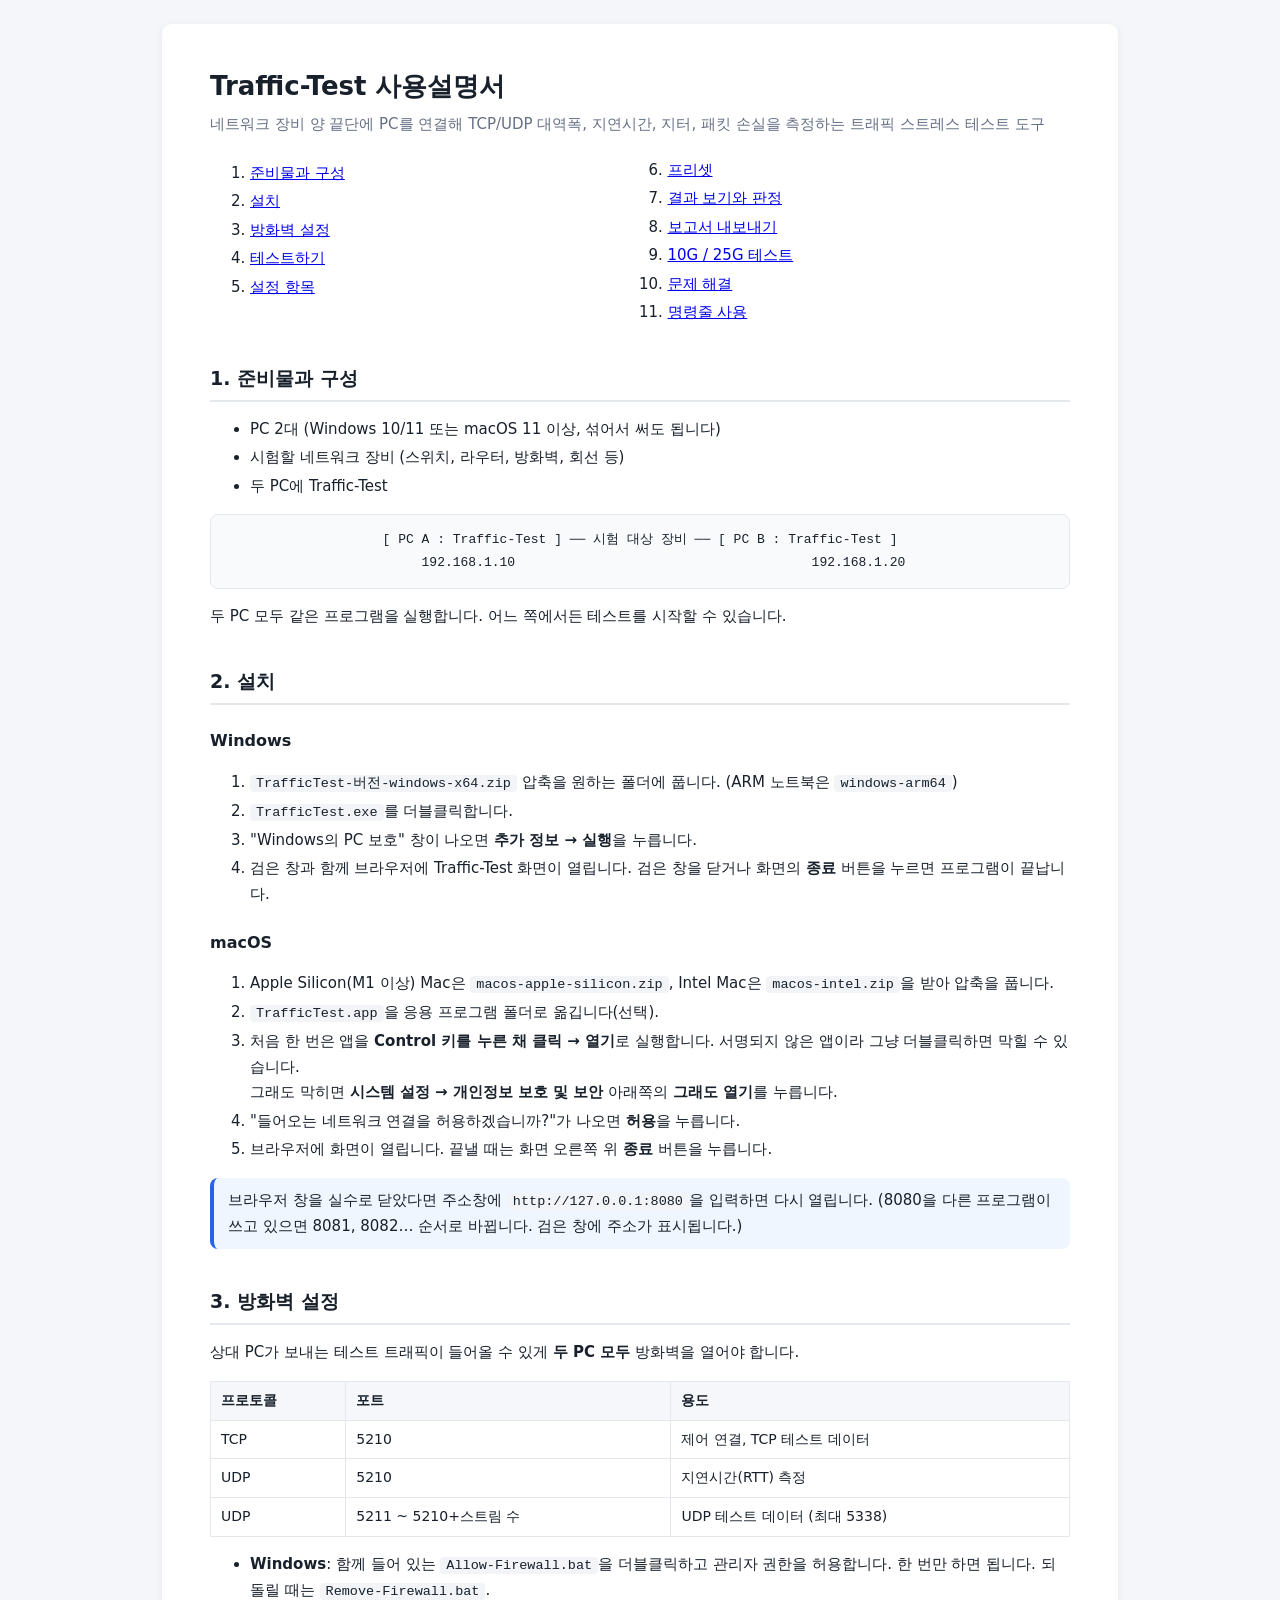
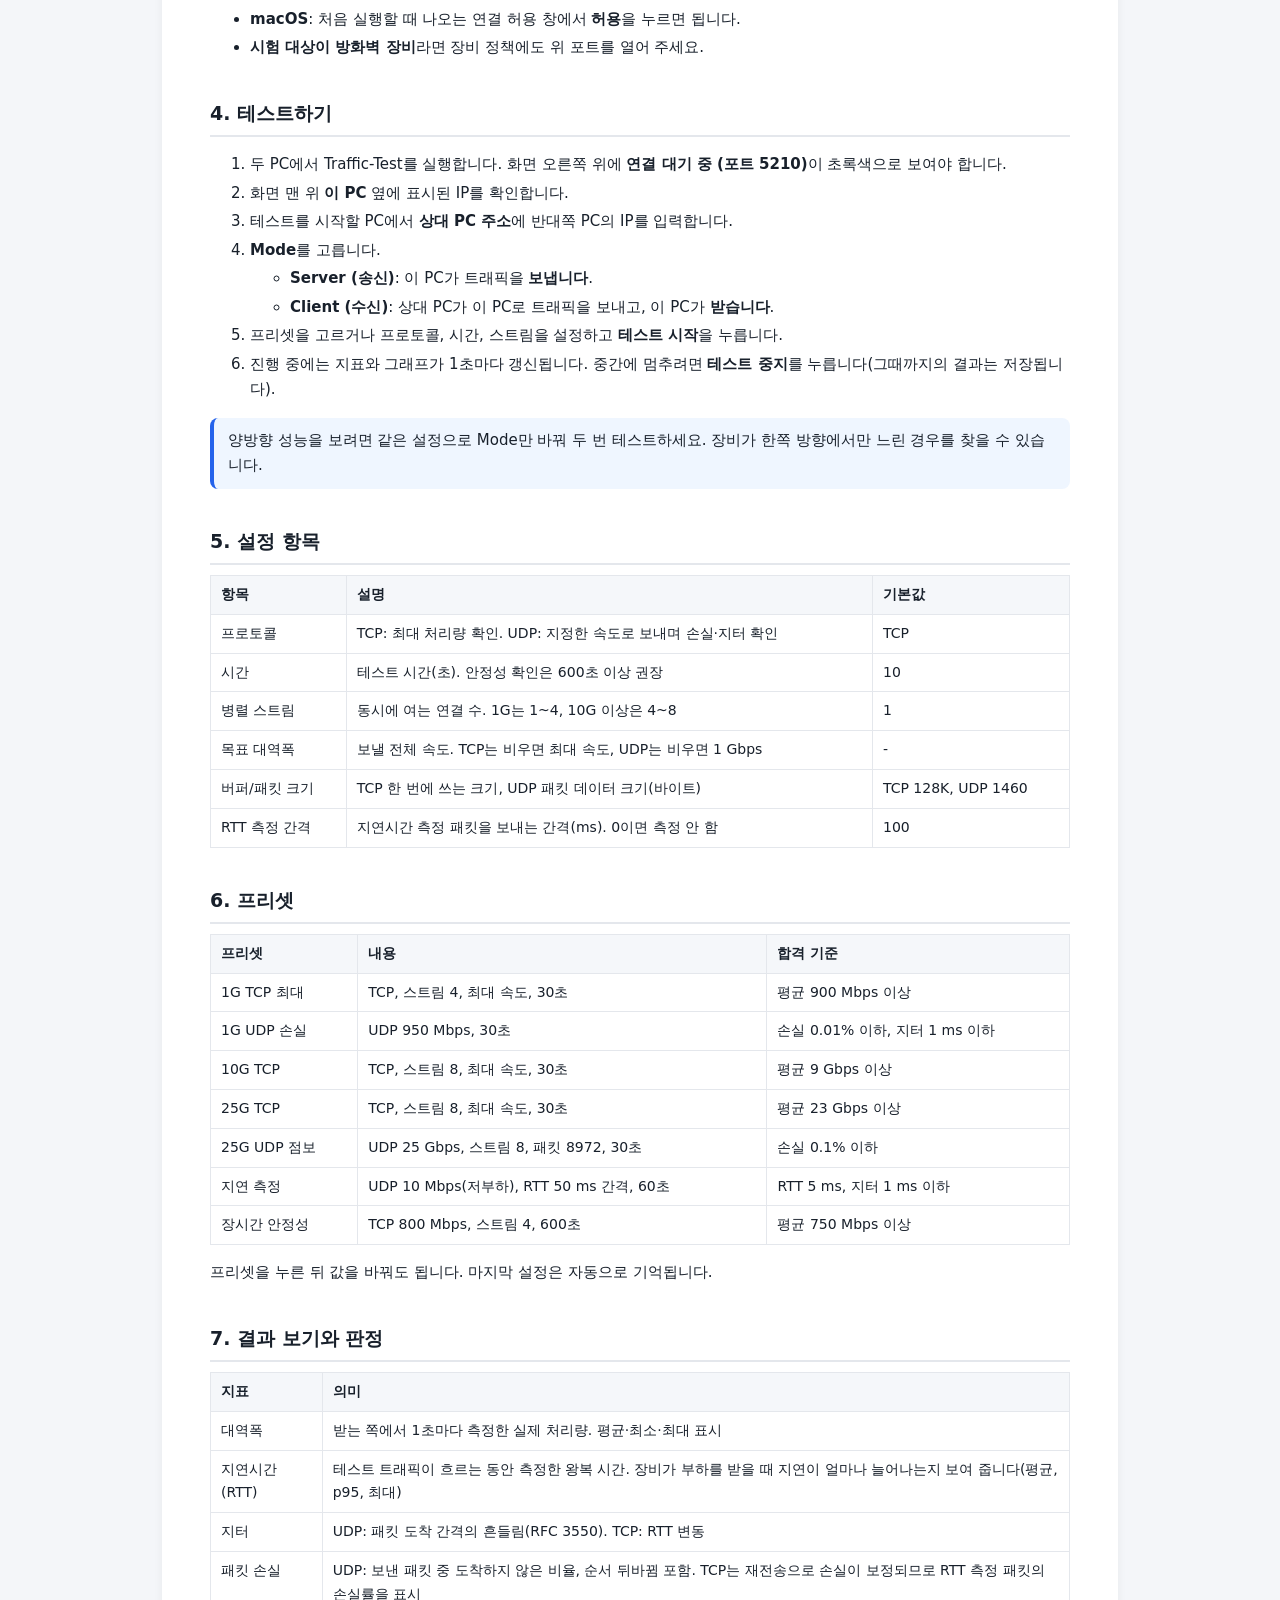
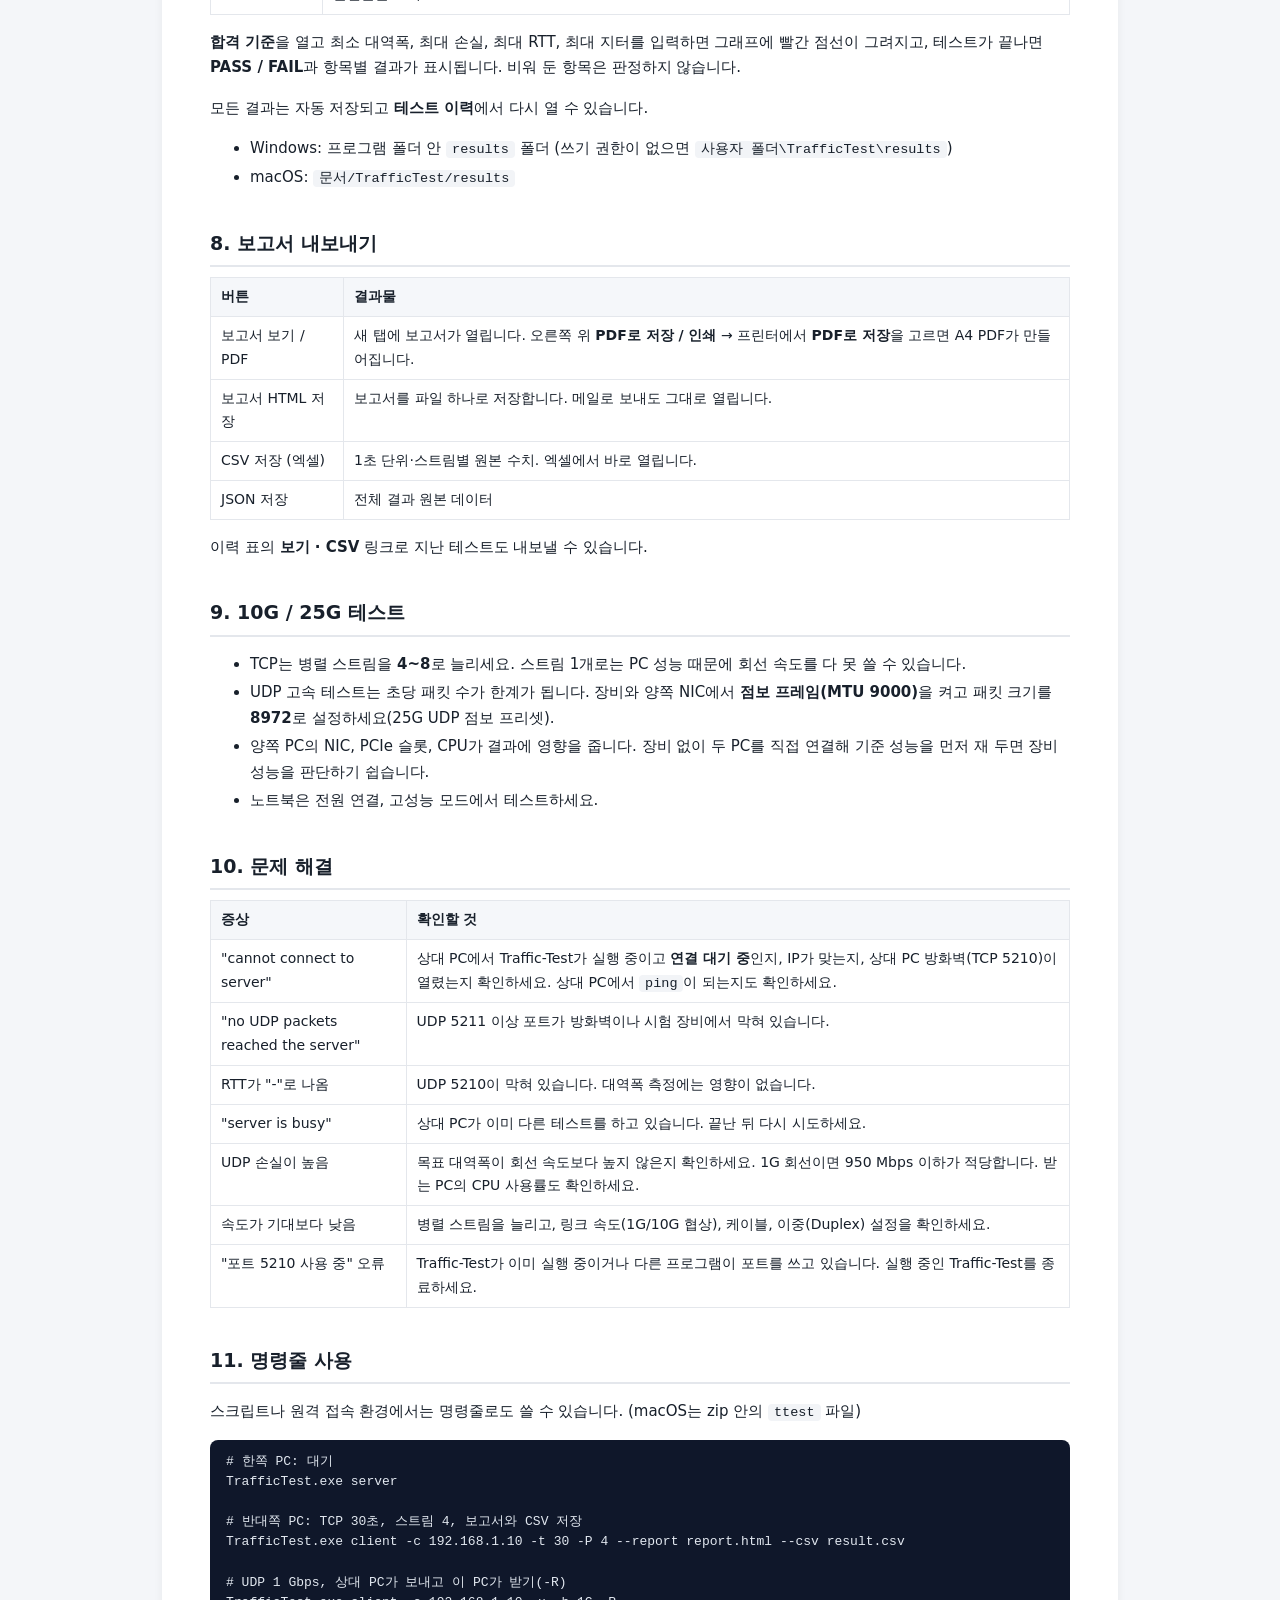
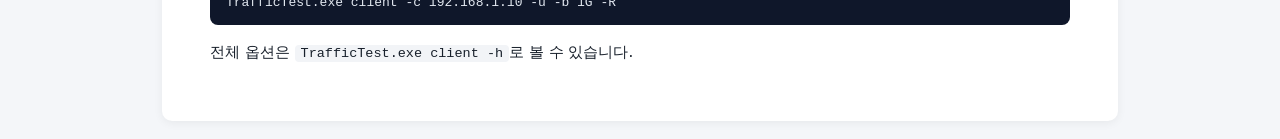
==== packaging/UserGuide.html @ 8c2f2256 "Package for Windows and macOS (step 4) Release zips for Windows x64/arm64 (icon, version info, firew" ====
<!doctype html>
<html lang="ko">
<head>
<meta charset="utf-8">
<meta name="viewport" content="width=device-width, initial-scale=1">
<title>Traffic-Test 사용설명서</title>
<style>
  body { margin: 0; background: #f4f6f9; color: #18202b; font: 15px/1.7 "Segoe UI", "Malgun Gothic", "Apple SD Gothic Neo", system-ui, sans-serif; }
  .doc { max-width: 860px; margin: 24px auto; background: #fff; padding: 40px 48px; border-radius: 10px; box-shadow: 0 2px 10px rgba(0,0,0,.06); }
  h1 { font-size: 26px; margin: 0 0 4px; }
  h2 { font-size: 19px; margin: 36px 0 10px; padding-bottom: 6px; border-bottom: 2px solid #e4e7ec; }
  h3 { font-size: 16px; margin: 22px 0 6px; }
  .sub { color: #667085; margin: 0 0 20px; }
  code, kbd { font-family: Consolas, Menlo, monospace; background: #f2f4f7; padding: 1px 6px; border-radius: 4px; font-size: 13.5px; }
  pre { background: #0f172a; color: #e2e8f0; padding: 12px 16px; border-radius: 8px; overflow-x: auto; font-size: 13px; line-height: 1.55; }
  table { width: 100%; border-collapse: collapse; margin: 8px 0 14px; font-size: 14px; }
  th, td { border: 1px solid #e4e7ec; padding: 7px 10px; text-align: left; vertical-align: top; }
  th { background: #f5f7fa; font-weight: 600; }
  .tip, .warn { padding: 10px 14px; border-radius: 8px; margin: 12px 0; }
  .tip { background: #eff6ff; border-left: 4px solid #2563eb; }
  .warn { background: #fffbeb; border-left: 4px solid #d97706; }
  ol li, ul li { margin: 3px 0; }
  .diagram { font-family: Consolas, Menlo, monospace; background: #f8fafc; border: 1px solid #e4e7ec; border-radius: 8px; padding: 14px; text-align: center; white-space: pre; overflow-x: auto; font-size: 13px; }
  nav ol { columns: 2; }
  @media (max-width: 700px) { .doc { padding: 22px 16px; margin: 0; border-radius: 0; } nav ol { columns: 1; } }
  @media print { body { background: #fff; } .doc { box-shadow: none; margin: 0; padding: 0; max-width: none; } h2 { break-after: avoid; } pre, table { break-inside: avoid; } }
</style>
</head>
<body>
<div class="doc">
<h1>Traffic-Test 사용설명서</h1>
<p class="sub">네트워크 장비 양 끝단에 PC를 연결해 TCP/UDP 대역폭, 지연시간, 지터, 패킷 손실을 측정하는 트래픽 스트레스 테스트 도구</p>

<nav><ol>
  <li><a href="#prepare">준비물과 구성</a></li>
  <li><a href="#install">설치</a></li>
  <li><a href="#firewall">방화벽 설정</a></li>
  <li><a href="#run">테스트하기</a></li>
  <li><a href="#settings">설정 항목</a></li>
  <li><a href="#presets">프리셋</a></li>
  <li><a href="#results">결과 보기와 판정</a></li>
  <li><a href="#reports">보고서 내보내기</a></li>
  <li><a href="#highspeed">10G / 25G 테스트</a></li>
  <li><a href="#trouble">문제 해결</a></li>
  <li><a href="#cli">명령줄 사용</a></li>
</ol></nav>

<h2 id="prepare">1. 준비물과 구성</h2>
<ul>
  <li>PC 2대 (Windows 10/11 또는 macOS 11 이상, 섞어서 써도 됩니다)</li>
  <li>시험할 네트워크 장비 (스위치, 라우터, 방화벽, 회선 등)</li>
  <li>두 PC에 Traffic-Test</li>
</ul>
<div class="diagram">[ PC A : Traffic-Test ] ── 시험 대상 장비 ── [ PC B : Traffic-Test ]
      192.168.1.10                                      192.168.1.20</div>
<p>두 PC 모두 같은 프로그램을 실행합니다. 어느 쪽에서든 테스트를 시작할 수 있습니다.</p>

<h2 id="install">2. 설치</h2>
<h3>Windows</h3>
<ol>
  <li><code>TrafficTest-버전-windows-x64.zip</code> 압축을 원하는 폴더에 풉니다. (ARM 노트북은 <code>windows-arm64</code>)</li>
  <li><code>TrafficTest.exe</code>를 더블클릭합니다.</li>
  <li>"Windows의 PC 보호" 창이 나오면 <b>추가 정보 → 실행</b>을 누릅니다.</li>
  <li>검은 창과 함께 브라우저에 Traffic-Test 화면이 열립니다. 검은 창을 닫거나 화면의 <b>종료</b> 버튼을 누르면 프로그램이 끝납니다.</li>
</ol>
<h3>macOS</h3>
<ol>
  <li>Apple Silicon(M1 이상) Mac은 <code>macos-apple-silicon.zip</code>, Intel Mac은 <code>macos-intel.zip</code>을 받아 압축을 풉니다.</li>
  <li><code>TrafficTest.app</code>을 응용 프로그램 폴더로 옮깁니다(선택).</li>
  <li>처음 한 번은 앱을 <b>Control 키를 누른 채 클릭 → 열기</b>로 실행합니다. 서명되지 않은 앱이라 그냥 더블클릭하면 막힐 수 있습니다.
    <br>그래도 막히면 <b>시스템 설정 → 개인정보 보호 및 보안</b> 아래쪽의 <b>그래도 열기</b>를 누릅니다.</li>
  <li>"들어오는 네트워크 연결을 허용하겠습니까?"가 나오면 <b>허용</b>을 누릅니다.</li>
  <li>브라우저에 화면이 열립니다. 끝낼 때는 화면 오른쪽 위 <b>종료</b> 버튼을 누릅니다.</li>
</ol>
<div class="tip">브라우저 창을 실수로 닫았다면 주소창에 <code>http://127.0.0.1:8080</code>을 입력하면 다시 열립니다. (8080을 다른 프로그램이 쓰고 있으면 8081, 8082… 순서로 바뀝니다. 검은 창에 주소가 표시됩니다.)</div>

<h2 id="firewall">3. 방화벽 설정</h2>
<p>상대 PC가 보내는 테스트 트래픽이 들어올 수 있게 <b>두 PC 모두</b> 방화벽을 열어야 합니다.</p>
<table>
  <tr><th>프로토콜</th><th>포트</th><th>용도</th></tr>
  <tr><td>TCP</td><td>5210</td><td>제어 연결, TCP 테스트 데이터</td></tr>
  <tr><td>UDP</td><td>5210</td><td>지연시간(RTT) 측정</td></tr>
  <tr><td>UDP</td><td>5211 ~ 5210+스트림 수</td><td>UDP 테스트 데이터 (최대 5338)</td></tr>
</table>
<ul>
  <li><b>Windows</b>: 함께 들어 있는 <code>Allow-Firewall.bat</code>을 더블클릭하고 관리자 권한을 허용합니다. 한 번만 하면 됩니다. 되돌릴 때는 <code>Remove-Firewall.bat</code>.</li>
  <li><b>macOS</b>: 처음 실행할 때 나오는 연결 허용 창에서 <b>허용</b>을 누르면 됩니다.</li>
  <li><b>시험 대상이 방화벽 장비</b>라면 장비 정책에도 위 포트를 열어 주세요.</li>
</ul>

<h2 id="run">4. 테스트하기</h2>
<ol>
  <li>두 PC에서 Traffic-Test를 실행합니다. 화면 오른쪽 위에 <b>연결 대기 중 (포트 5210)</b>이 초록색으로 보여야 합니다.</li>
  <li>화면 맨 위 <b>이 PC</b> 옆에 표시된 IP를 확인합니다.</li>
  <li>테스트를 시작할 PC에서 <b>상대 PC 주소</b>에 반대쪽 PC의 IP를 입력합니다.</li>
  <li><b>Mode</b>를 고릅니다.
    <ul>
      <li><b>Server (송신)</b>: 이 PC가 트래픽을 <b>보냅니다</b>.</li>
      <li><b>Client (수신)</b>: 상대 PC가 이 PC로 트래픽을 보내고, 이 PC가 <b>받습니다</b>.</li>
    </ul>
  </li>
  <li>프리셋을 고르거나 프로토콜, 시간, 스트림을 설정하고 <b>테스트 시작</b>을 누릅니다.</li>
  <li>진행 중에는 지표와 그래프가 1초마다 갱신됩니다. 중간에 멈추려면 <b>테스트 중지</b>를 누릅니다(그때까지의 결과는 저장됩니다).</li>
</ol>
<div class="tip">양방향 성능을 보려면 같은 설정으로 Mode만 바꿔 두 번 테스트하세요. 장비가 한쪽 방향에서만 느린 경우를 찾을 수 있습니다.</div>

<h2 id="settings">5. 설정 항목</h2>
<table>
  <tr><th>항목</th><th>설명</th><th>기본값</th></tr>
  <tr><td>프로토콜</td><td>TCP: 최대 처리량 확인. UDP: 지정한 속도로 보내며 손실·지터 확인</td><td>TCP</td></tr>
  <tr><td>시간</td><td>테스트 시간(초). 안정성 확인은 600초 이상 권장</td><td>10</td></tr>
  <tr><td>병렬 스트림</td><td>동시에 여는 연결 수. 1G는 1~4, 10G 이상은 4~8</td><td>1</td></tr>
  <tr><td>목표 대역폭</td><td>보낼 전체 속도. TCP는 비우면 최대 속도, UDP는 비우면 1 Gbps</td><td>-</td></tr>
  <tr><td>버퍼/패킷 크기</td><td>TCP 한 번에 쓰는 크기, UDP 패킷 데이터 크기(바이트)</td><td>TCP 128K, UDP 1460</td></tr>
  <tr><td>RTT 측정 간격</td><td>지연시간 측정 패킷을 보내는 간격(ms). 0이면 측정 안 함</td><td>100</td></tr>
</table>

<h2 id="presets">6. 프리셋</h2>
<table>
  <tr><th>프리셋</th><th>내용</th><th>합격 기준</th></tr>
  <tr><td>1G TCP 최대</td><td>TCP, 스트림 4, 최대 속도, 30초</td><td>평균 900 Mbps 이상</td></tr>
  <tr><td>1G UDP 손실</td><td>UDP 950 Mbps, 30초</td><td>손실 0.01% 이하, 지터 1 ms 이하</td></tr>
  <tr><td>10G TCP</td><td>TCP, 스트림 8, 최대 속도, 30초</td><td>평균 9 Gbps 이상</td></tr>
  <tr><td>25G TCP</td><td>TCP, 스트림 8, 최대 속도, 30초</td><td>평균 23 Gbps 이상</td></tr>
  <tr><td>25G UDP 점보</td><td>UDP 25 Gbps, 스트림 8, 패킷 8972, 30초</td><td>손실 0.1% 이하</td></tr>
  <tr><td>지연 측정</td><td>UDP 10 Mbps(저부하), RTT 50 ms 간격, 60초</td><td>RTT 5 ms, 지터 1 ms 이하</td></tr>
  <tr><td>장시간 안정성</td><td>TCP 800 Mbps, 스트림 4, 600초</td><td>평균 750 Mbps 이상</td></tr>
</table>
<p>프리셋을 누른 뒤 값을 바꿔도 됩니다. 마지막 설정은 자동으로 기억됩니다.</p>

<h2 id="results">7. 결과 보기와 판정</h2>
<table>
  <tr><th>지표</th><th>의미</th></tr>
  <tr><td>대역폭</td><td>받는 쪽에서 1초마다 측정한 실제 처리량. 평균·최소·최대 표시</td></tr>
  <tr><td>지연시간 (RTT)</td><td>테스트 트래픽이 흐르는 동안 측정한 왕복 시간. 장비가 부하를 받을 때 지연이 얼마나 늘어나는지 보여 줍니다(평균, p95, 최대)</td></tr>
  <tr><td>지터</td><td>UDP: 패킷 도착 간격의 흔들림(RFC 3550). TCP: RTT 변동</td></tr>
  <tr><td>패킷 손실</td><td>UDP: 보낸 패킷 중 도착하지 않은 비율, 순서 뒤바뀜 포함. TCP는 재전송으로 손실이 보정되므로 RTT 측정 패킷의 손실률을 표시</td></tr>
</table>
<p><b>합격 기준</b>을 열고 최소 대역폭, 최대 손실, 최대 RTT, 최대 지터를 입력하면 그래프에 빨간 점선이 그려지고, 테스트가 끝나면 <b>PASS / FAIL</b>과 항목별 결과가 표시됩니다. 비워 둔 항목은 판정하지 않습니다.</p>
<p>모든 결과는 자동 저장되고 <b>테스트 이력</b>에서 다시 열 수 있습니다.</p>
<ul>
  <li>Windows: 프로그램 폴더 안 <code>results</code> 폴더 (쓰기 권한이 없으면 <code>사용자 폴더\TrafficTest\results</code>)</li>
  <li>macOS: <code>문서/TrafficTest/results</code></li>
</ul>

<h2 id="reports">8. 보고서 내보내기</h2>
<table>
  <tr><th>버튼</th><th>결과물</th></tr>
  <tr><td>보고서 보기 / PDF</td><td>새 탭에 보고서가 열립니다. 오른쪽 위 <b>PDF로 저장 / 인쇄</b> → 프린터에서 <b>PDF로 저장</b>을 고르면 A4 PDF가 만들어집니다.</td></tr>
  <tr><td>보고서 HTML 저장</td><td>보고서를 파일 하나로 저장합니다. 메일로 보내도 그대로 열립니다.</td></tr>
  <tr><td>CSV 저장 (엑셀)</td><td>1초 단위·스트림별 원본 수치. 엑셀에서 바로 열립니다.</td></tr>
  <tr><td>JSON 저장</td><td>전체 결과 원본 데이터</td></tr>
</table>
<p>이력 표의 <b>보기 · CSV</b> 링크로 지난 테스트도 내보낼 수 있습니다.</p>

<h2 id="highspeed">9. 10G / 25G 테스트</h2>
<ul>
  <li>TCP는 병렬 스트림을 <b>4~8</b>로 늘리세요. 스트림 1개로는 PC 성능 때문에 회선 속도를 다 못 쓸 수 있습니다.</li>
  <li>UDP 고속 테스트는 초당 패킷 수가 한계가 됩니다. 장비와 양쪽 NIC에서 <b>점보 프레임(MTU 9000)</b>을 켜고 패킷 크기를 <b>8972</b>로 설정하세요(25G UDP 점보 프리셋).</li>
  <li>양쪽 PC의 NIC, PCIe 슬롯, CPU가 결과에 영향을 줍니다. 장비 없이 두 PC를 직접 연결해 기준 성능을 먼저 재 두면 장비 성능을 판단하기 쉽습니다.</li>
  <li>노트북은 전원 연결, 고성능 모드에서 테스트하세요.</li>
</ul>

<h2 id="trouble">10. 문제 해결</h2>
<table>
  <tr><th>증상</th><th>확인할 것</th></tr>
  <tr><td>"cannot connect to server"</td><td>상대 PC에서 Traffic-Test가 실행 중이고 <b>연결 대기 중</b>인지, IP가 맞는지, 상대 PC 방화벽(TCP 5210)이 열렸는지 확인하세요. 상대 PC에서 <code>ping</code>이 되는지도 확인하세요.</td></tr>
  <tr><td>"no UDP packets reached the server"</td><td>UDP 5211 이상 포트가 방화벽이나 시험 장비에서 막혀 있습니다.</td></tr>
  <tr><td>RTT가 "-"로 나옴</td><td>UDP 5210이 막혀 있습니다. 대역폭 측정에는 영향이 없습니다.</td></tr>
  <tr><td>"server is busy"</td><td>상대 PC가 이미 다른 테스트를 하고 있습니다. 끝난 뒤 다시 시도하세요.</td></tr>
  <tr><td>UDP 손실이 높음</td><td>목표 대역폭이 회선 속도보다 높지 않은지 확인하세요. 1G 회선이면 950 Mbps 이하가 적당합니다. 받는 PC의 CPU 사용률도 확인하세요.</td></tr>
  <tr><td>속도가 기대보다 낮음</td><td>병렬 스트림을 늘리고, 링크 속도(1G/10G 협상), 케이블, 이중(Duplex) 설정을 확인하세요.</td></tr>
  <tr><td>"포트 5210 사용 중" 오류</td><td>Traffic-Test가 이미 실행 중이거나 다른 프로그램이 포트를 쓰고 있습니다. 실행 중인 Traffic-Test를 종료하세요.</td></tr>
</table>

<h2 id="cli">11. 명령줄 사용</h2>
<p>스크립트나 원격 접속 환경에서는 명령줄로도 쓸 수 있습니다. (macOS는 zip 안의 <code>ttest</code> 파일)</p>
<pre># 한쪽 PC: 대기
TrafficTest.exe server

# 반대쪽 PC: TCP 30초, 스트림 4, 보고서와 CSV 저장
TrafficTest.exe client -c 192.168.1.10 -t 30 -P 4 --report report.html --csv result.csv

# UDP 1 Gbps, 상대 PC가 보내고 이 PC가 받기(-R)
TrafficTest.exe client -c 192.168.1.10 -u -b 1G -R</pre>
<p>전체 옵션은 <code>TrafficTest.exe client -h</code>로 볼 수 있습니다.</p>
</div>
</body>
</html>
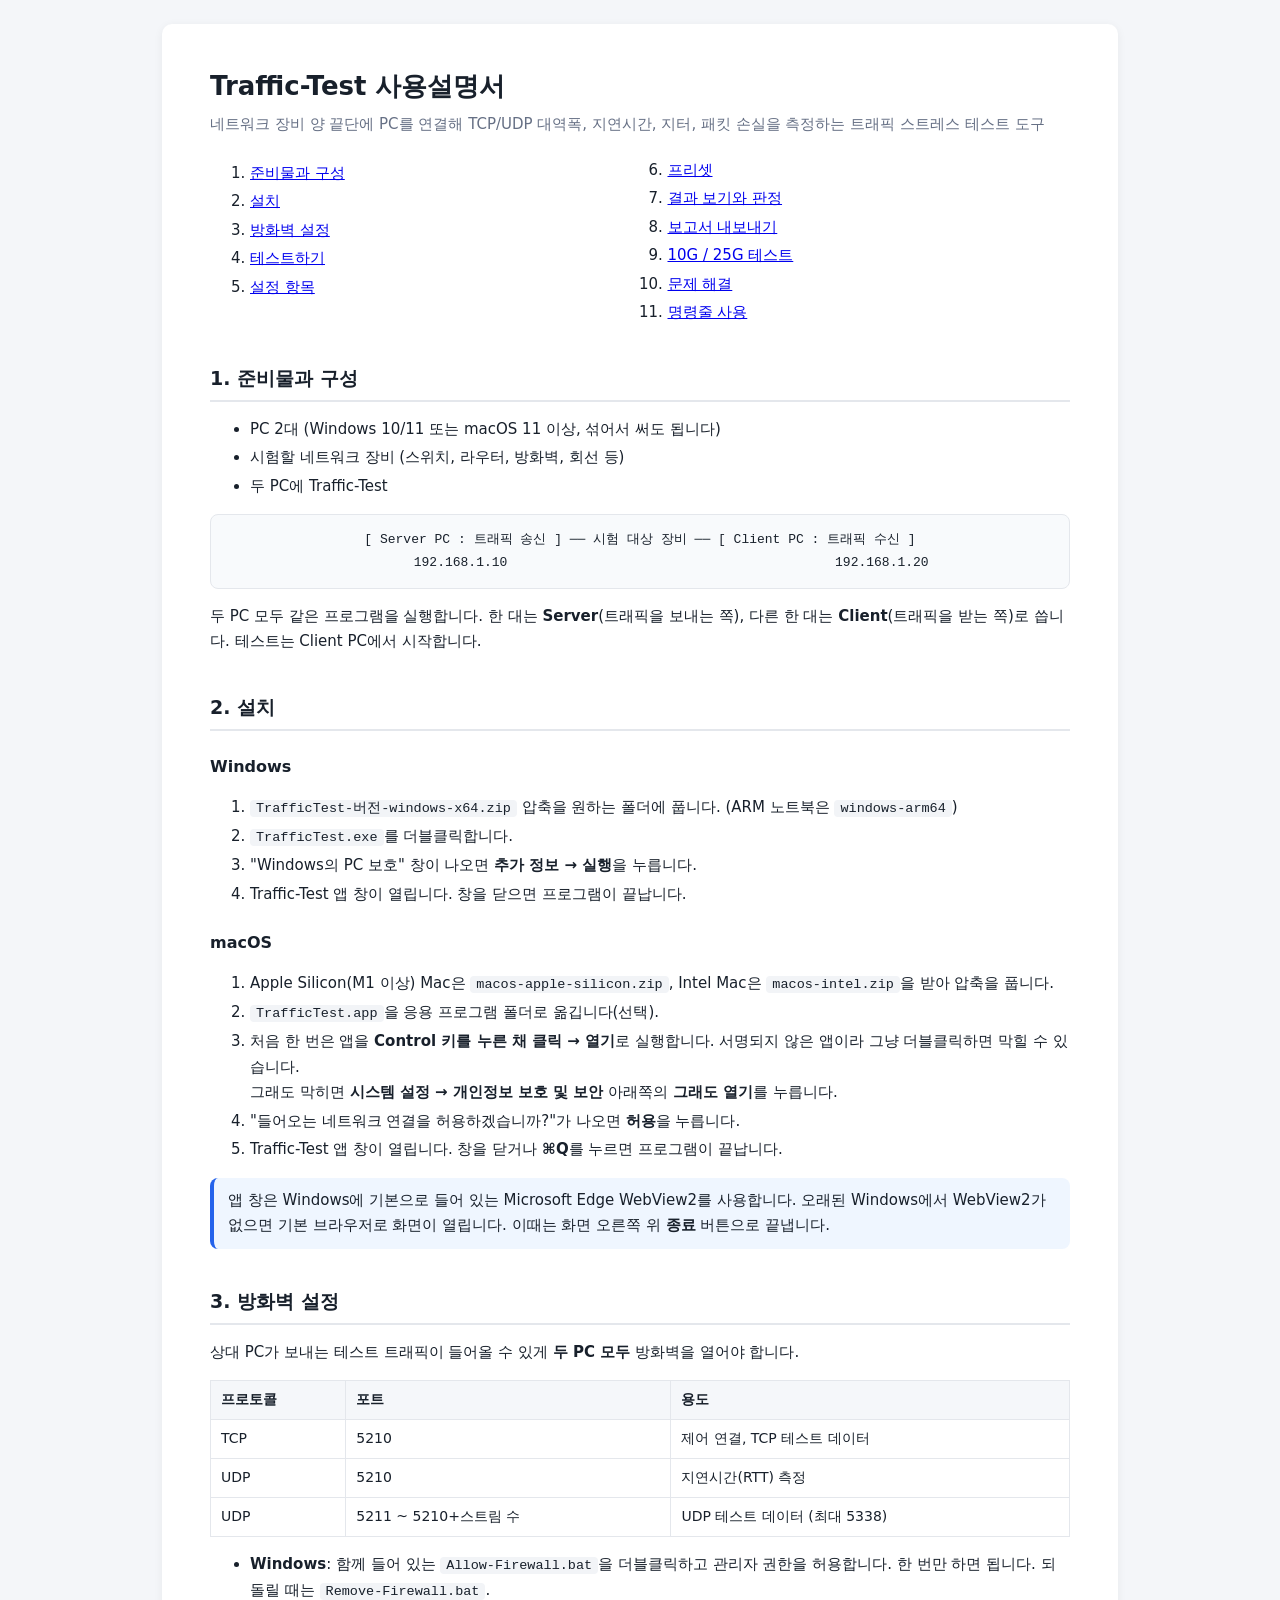
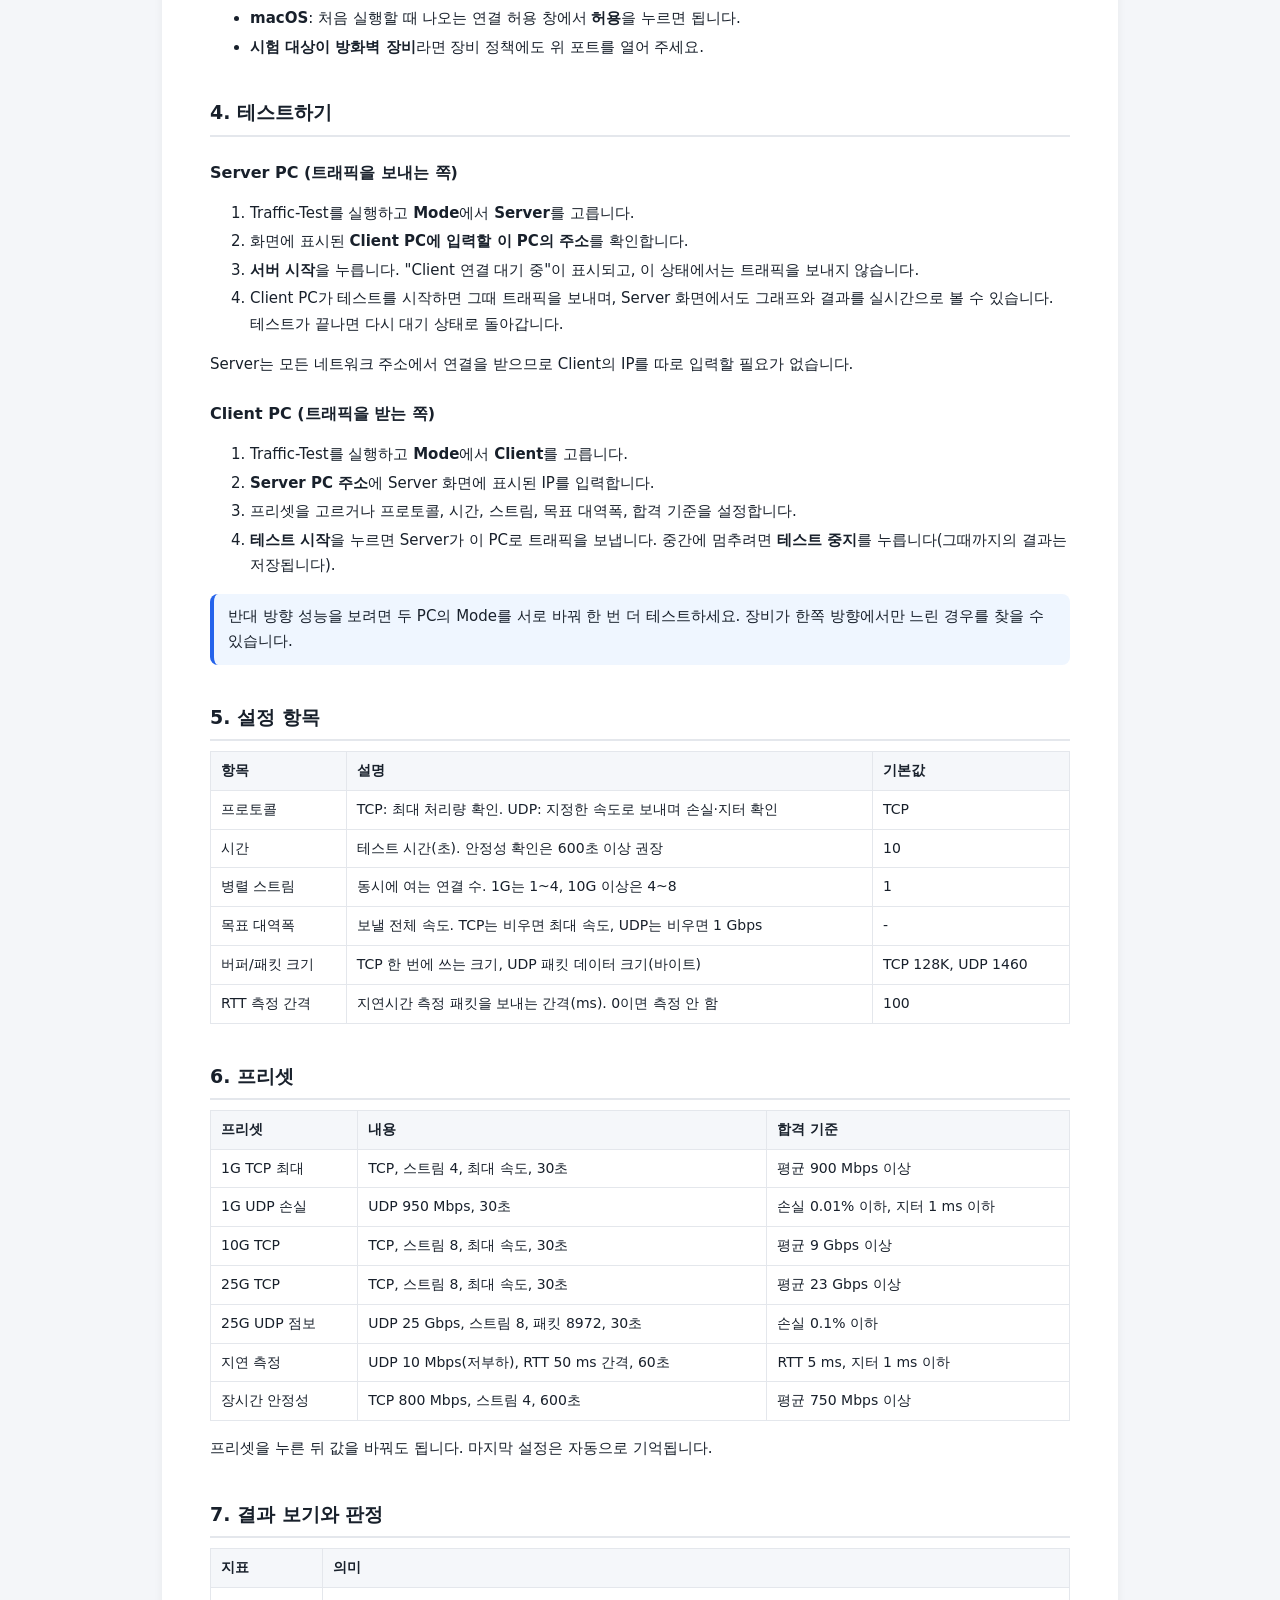
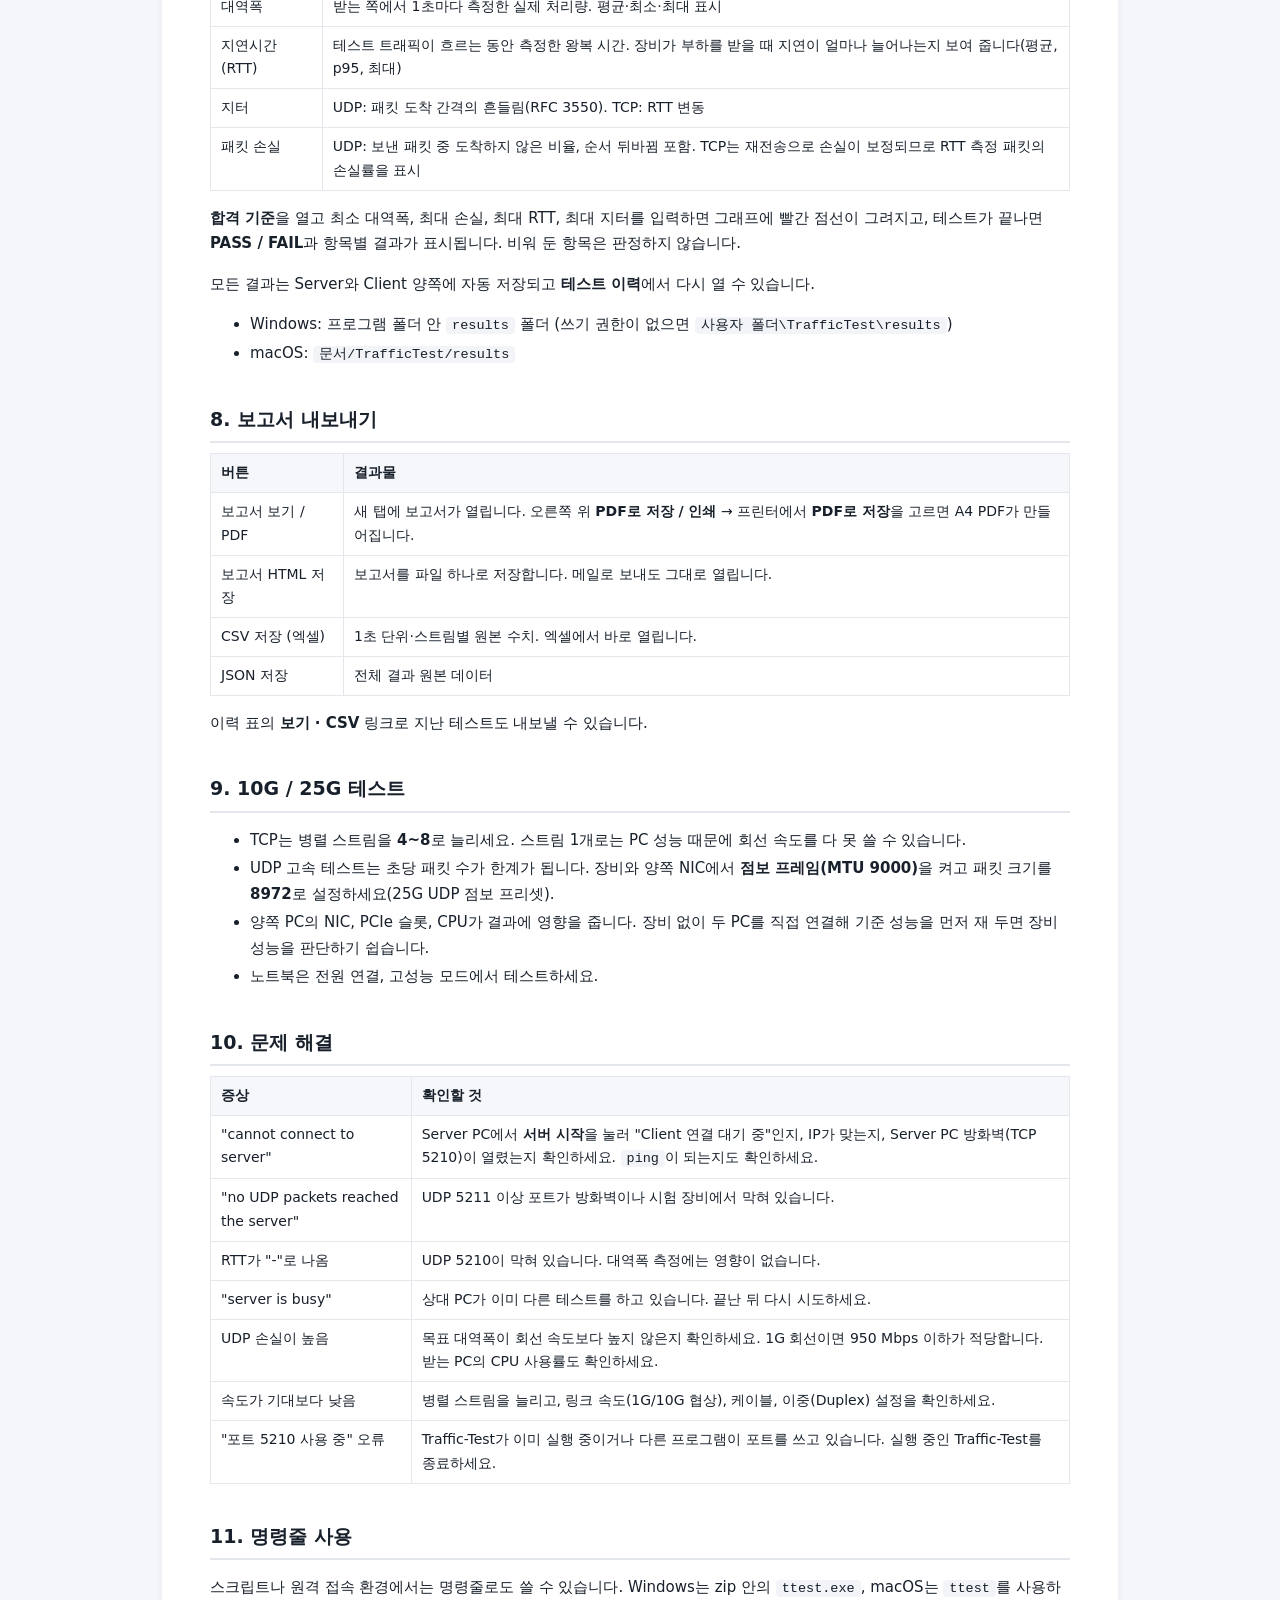
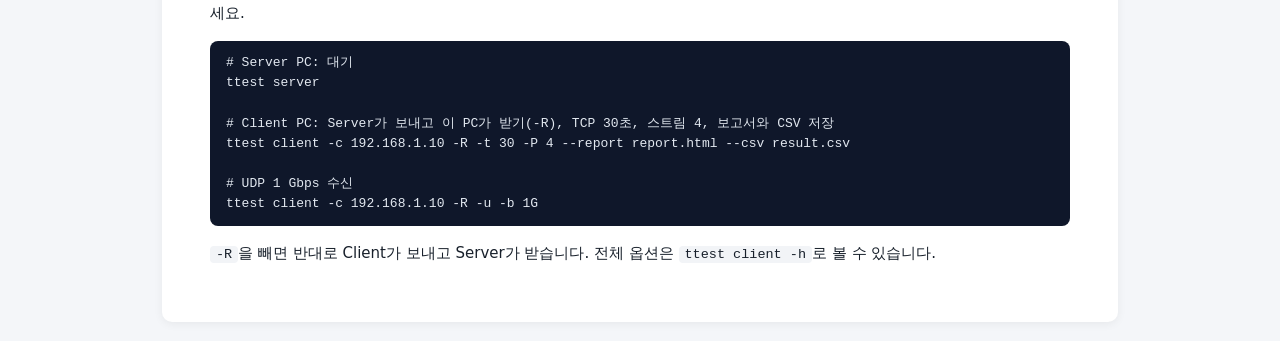
==== commit 3023e06c: "Server/Client workflow and native app window - Server mode only listens (on all addresses) after Sta" ====
--- a/packaging/UserGuide.html
+++ b/packaging/UserGuide.html
@@ -51,9 +51,9 @@
   <li>시험할 네트워크 장비 (스위치, 라우터, 방화벽, 회선 등)</li>
   <li>두 PC에 Traffic-Test</li>
 </ul>
-<div class="diagram">[ PC A : Traffic-Test ] ── 시험 대상 장비 ── [ PC B : Traffic-Test ]
-      192.168.1.10                                      192.168.1.20</div>
-<p>두 PC 모두 같은 프로그램을 실행합니다. 어느 쪽에서든 테스트를 시작할 수 있습니다.</p>
+<div class="diagram">[ Server PC : 트래픽 송신 ] ── 시험 대상 장비 ── [ Client PC : 트래픽 수신 ]
+        192.168.1.10                                          192.168.1.20</div>
+<p>두 PC 모두 같은 프로그램을 실행합니다. 한 대는 <b>Server</b>(트래픽을 보내는 쪽), 다른 한 대는 <b>Client</b>(트래픽을 받는 쪽)로 씁니다. 테스트는 Client PC에서 시작합니다.</p>
 
 <h2 id="install">2. 설치</h2>
 <h3>Windows</h3>
@@ -61,7 +61,7 @@
   <li><code>TrafficTest-버전-windows-x64.zip</code> 압축을 원하는 폴더에 풉니다. (ARM 노트북은 <code>windows-arm64</code>)</li>
   <li><code>TrafficTest.exe</code>를 더블클릭합니다.</li>
   <li>"Windows의 PC 보호" 창이 나오면 <b>추가 정보 → 실행</b>을 누릅니다.</li>
-  <li>검은 창과 함께 브라우저에 Traffic-Test 화면이 열립니다. 검은 창을 닫거나 화면의 <b>종료</b> 버튼을 누르면 프로그램이 끝납니다.</li>
+  <li>Traffic-Test 앱 창이 열립니다. 창을 닫으면 프로그램이 끝납니다.</li>
 </ol>
 <h3>macOS</h3>
 <ol>
@@ -70,9 +70,9 @@
   <li>처음 한 번은 앱을 <b>Control 키를 누른 채 클릭 → 열기</b>로 실행합니다. 서명되지 않은 앱이라 그냥 더블클릭하면 막힐 수 있습니다.
     <br>그래도 막히면 <b>시스템 설정 → 개인정보 보호 및 보안</b> 아래쪽의 <b>그래도 열기</b>를 누릅니다.</li>
   <li>"들어오는 네트워크 연결을 허용하겠습니까?"가 나오면 <b>허용</b>을 누릅니다.</li>
-  <li>브라우저에 화면이 열립니다. 끝낼 때는 화면 오른쪽 위 <b>종료</b> 버튼을 누릅니다.</li>
+  <li>Traffic-Test 앱 창이 열립니다. 창을 닫거나 <b>⌘Q</b>를 누르면 프로그램이 끝납니다.</li>
 </ol>
-<div class="tip">브라우저 창을 실수로 닫았다면 주소창에 <code>http://127.0.0.1:8080</code>을 입력하면 다시 열립니다. (8080을 다른 프로그램이 쓰고 있으면 8081, 8082… 순서로 바뀝니다. 검은 창에 주소가 표시됩니다.)</div>
+<div class="tip">앱 창은 Windows에 기본으로 들어 있는 Microsoft Edge WebView2를 사용합니다. 오래된 Windows에서 WebView2가 없으면 기본 브라우저로 화면이 열립니다. 이때는 화면 오른쪽 위 <b>종료</b> 버튼으로 끝냅니다.</div>
 
 <h2 id="firewall">3. 방화벽 설정</h2>
 <p>상대 PC가 보내는 테스트 트래픽이 들어올 수 있게 <b>두 PC 모두</b> 방화벽을 열어야 합니다.</p>
@@ -89,20 +89,22 @@
 </ul>
 
 <h2 id="run">4. 테스트하기</h2>
+<h3>Server PC (트래픽을 보내는 쪽)</h3>
 <ol>
-  <li>두 PC에서 Traffic-Test를 실행합니다. 화면 오른쪽 위에 <b>연결 대기 중 (포트 5210)</b>이 초록색으로 보여야 합니다.</li>
-  <li>화면 맨 위 <b>이 PC</b> 옆에 표시된 IP를 확인합니다.</li>
-  <li>테스트를 시작할 PC에서 <b>상대 PC 주소</b>에 반대쪽 PC의 IP를 입력합니다.</li>
-  <li><b>Mode</b>를 고릅니다.
-    <ul>
-      <li><b>Server (송신)</b>: 이 PC가 트래픽을 <b>보냅니다</b>.</li>
-      <li><b>Client (수신)</b>: 상대 PC가 이 PC로 트래픽을 보내고, 이 PC가 <b>받습니다</b>.</li>
-    </ul>
-  </li>
-  <li>프리셋을 고르거나 프로토콜, 시간, 스트림을 설정하고 <b>테스트 시작</b>을 누릅니다.</li>
-  <li>진행 중에는 지표와 그래프가 1초마다 갱신됩니다. 중간에 멈추려면 <b>테스트 중지</b>를 누릅니다(그때까지의 결과는 저장됩니다).</li>
+  <li>Traffic-Test를 실행하고 <b>Mode</b>에서 <b>Server</b>를 고릅니다.</li>
+  <li>화면에 표시된 <b>Client PC에 입력할 이 PC의 주소</b>를 확인합니다.</li>
+  <li><b>서버 시작</b>을 누릅니다. "Client 연결 대기 중"이 표시되고, 이 상태에서는 트래픽을 보내지 않습니다.</li>
+  <li>Client PC가 테스트를 시작하면 그때 트래픽을 보내며, Server 화면에서도 그래프와 결과를 실시간으로 볼 수 있습니다. 테스트가 끝나면 다시 대기 상태로 돌아갑니다.</li>
 </ol>
-<div class="tip">양방향 성능을 보려면 같은 설정으로 Mode만 바꿔 두 번 테스트하세요. 장비가 한쪽 방향에서만 느린 경우를 찾을 수 있습니다.</div>
+<p>Server는 모든 네트워크 주소에서 연결을 받으므로 Client의 IP를 따로 입력할 필요가 없습니다.</p>
+<h3>Client PC (트래픽을 받는 쪽)</h3>
+<ol>
+  <li>Traffic-Test를 실행하고 <b>Mode</b>에서 <b>Client</b>를 고릅니다.</li>
+  <li><b>Server PC 주소</b>에 Server 화면에 표시된 IP를 입력합니다.</li>
+  <li>프리셋을 고르거나 프로토콜, 시간, 스트림, 목표 대역폭, 합격 기준을 설정합니다.</li>
+  <li><b>테스트 시작</b>을 누르면 Server가 이 PC로 트래픽을 보냅니다. 중간에 멈추려면 <b>테스트 중지</b>를 누릅니다(그때까지의 결과는 저장됩니다).</li>
+</ol>
+<div class="tip">반대 방향 성능을 보려면 두 PC의 Mode를 서로 바꿔 한 번 더 테스트하세요. 장비가 한쪽 방향에서만 느린 경우를 찾을 수 있습니다.</div>
 
 <h2 id="settings">5. 설정 항목</h2>
 <table>
@@ -137,7 +139,7 @@
   <tr><td>패킷 손실</td><td>UDP: 보낸 패킷 중 도착하지 않은 비율, 순서 뒤바뀜 포함. TCP는 재전송으로 손실이 보정되므로 RTT 측정 패킷의 손실률을 표시</td></tr>
 </table>
 <p><b>합격 기준</b>을 열고 최소 대역폭, 최대 손실, 최대 RTT, 최대 지터를 입력하면 그래프에 빨간 점선이 그려지고, 테스트가 끝나면 <b>PASS / FAIL</b>과 항목별 결과가 표시됩니다. 비워 둔 항목은 판정하지 않습니다.</p>
-<p>모든 결과는 자동 저장되고 <b>테스트 이력</b>에서 다시 열 수 있습니다.</p>
+<p>모든 결과는 Server와 Client 양쪽에 자동 저장되고 <b>테스트 이력</b>에서 다시 열 수 있습니다.</p>
 <ul>
   <li>Windows: 프로그램 폴더 안 <code>results</code> 폴더 (쓰기 권한이 없으면 <code>사용자 폴더\TrafficTest\results</code>)</li>
   <li>macOS: <code>문서/TrafficTest/results</code></li>
@@ -164,7 +166,7 @@
 <h2 id="trouble">10. 문제 해결</h2>
 <table>
   <tr><th>증상</th><th>확인할 것</th></tr>
-  <tr><td>"cannot connect to server"</td><td>상대 PC에서 Traffic-Test가 실행 중이고 <b>연결 대기 중</b>인지, IP가 맞는지, 상대 PC 방화벽(TCP 5210)이 열렸는지 확인하세요. 상대 PC에서 <code>ping</code>이 되는지도 확인하세요.</td></tr>
+  <tr><td>"cannot connect to server"</td><td>Server PC에서 <b>서버 시작</b>을 눌러 "Client 연결 대기 중"인지, IP가 맞는지, Server PC 방화벽(TCP 5210)이 열렸는지 확인하세요. <code>ping</code>이 되는지도 확인하세요.</td></tr>
   <tr><td>"no UDP packets reached the server"</td><td>UDP 5211 이상 포트가 방화벽이나 시험 장비에서 막혀 있습니다.</td></tr>
   <tr><td>RTT가 "-"로 나옴</td><td>UDP 5210이 막혀 있습니다. 대역폭 측정에는 영향이 없습니다.</td></tr>
   <tr><td>"server is busy"</td><td>상대 PC가 이미 다른 테스트를 하고 있습니다. 끝난 뒤 다시 시도하세요.</td></tr>
@@ -174,16 +176,16 @@
 </table>
 
 <h2 id="cli">11. 명령줄 사용</h2>
-<p>스크립트나 원격 접속 환경에서는 명령줄로도 쓸 수 있습니다. (macOS는 zip 안의 <code>ttest</code> 파일)</p>
-<pre># 한쪽 PC: 대기
-TrafficTest.exe server
+<p>스크립트나 원격 접속 환경에서는 명령줄로도 쓸 수 있습니다. Windows는 zip 안의 <code>ttest.exe</code>, macOS는 <code>ttest</code>를 사용하세요.</p>
+<pre># Server PC: 대기
+ttest server
 
-# 반대쪽 PC: TCP 30초, 스트림 4, 보고서와 CSV 저장
-TrafficTest.exe client -c 192.168.1.10 -t 30 -P 4 --report report.html --csv result.csv
+# Client PC: Server가 보내고 이 PC가 받기(-R), TCP 30초, 스트림 4, 보고서와 CSV 저장
+ttest client -c 192.168.1.10 -R -t 30 -P 4 --report report.html --csv result.csv
 
-# UDP 1 Gbps, 상대 PC가 보내고 이 PC가 받기(-R)
-TrafficTest.exe client -c 192.168.1.10 -u -b 1G -R</pre>
-<p>전체 옵션은 <code>TrafficTest.exe client -h</code>로 볼 수 있습니다.</p>
+# UDP 1 Gbps 수신
+ttest client -c 192.168.1.10 -R -u -b 1G</pre>
+<p><code>-R</code>을 빼면 반대로 Client가 보내고 Server가 받습니다. 전체 옵션은 <code>ttest client -h</code>로 볼 수 있습니다.</p>
 </div>
 </body>
 </html>
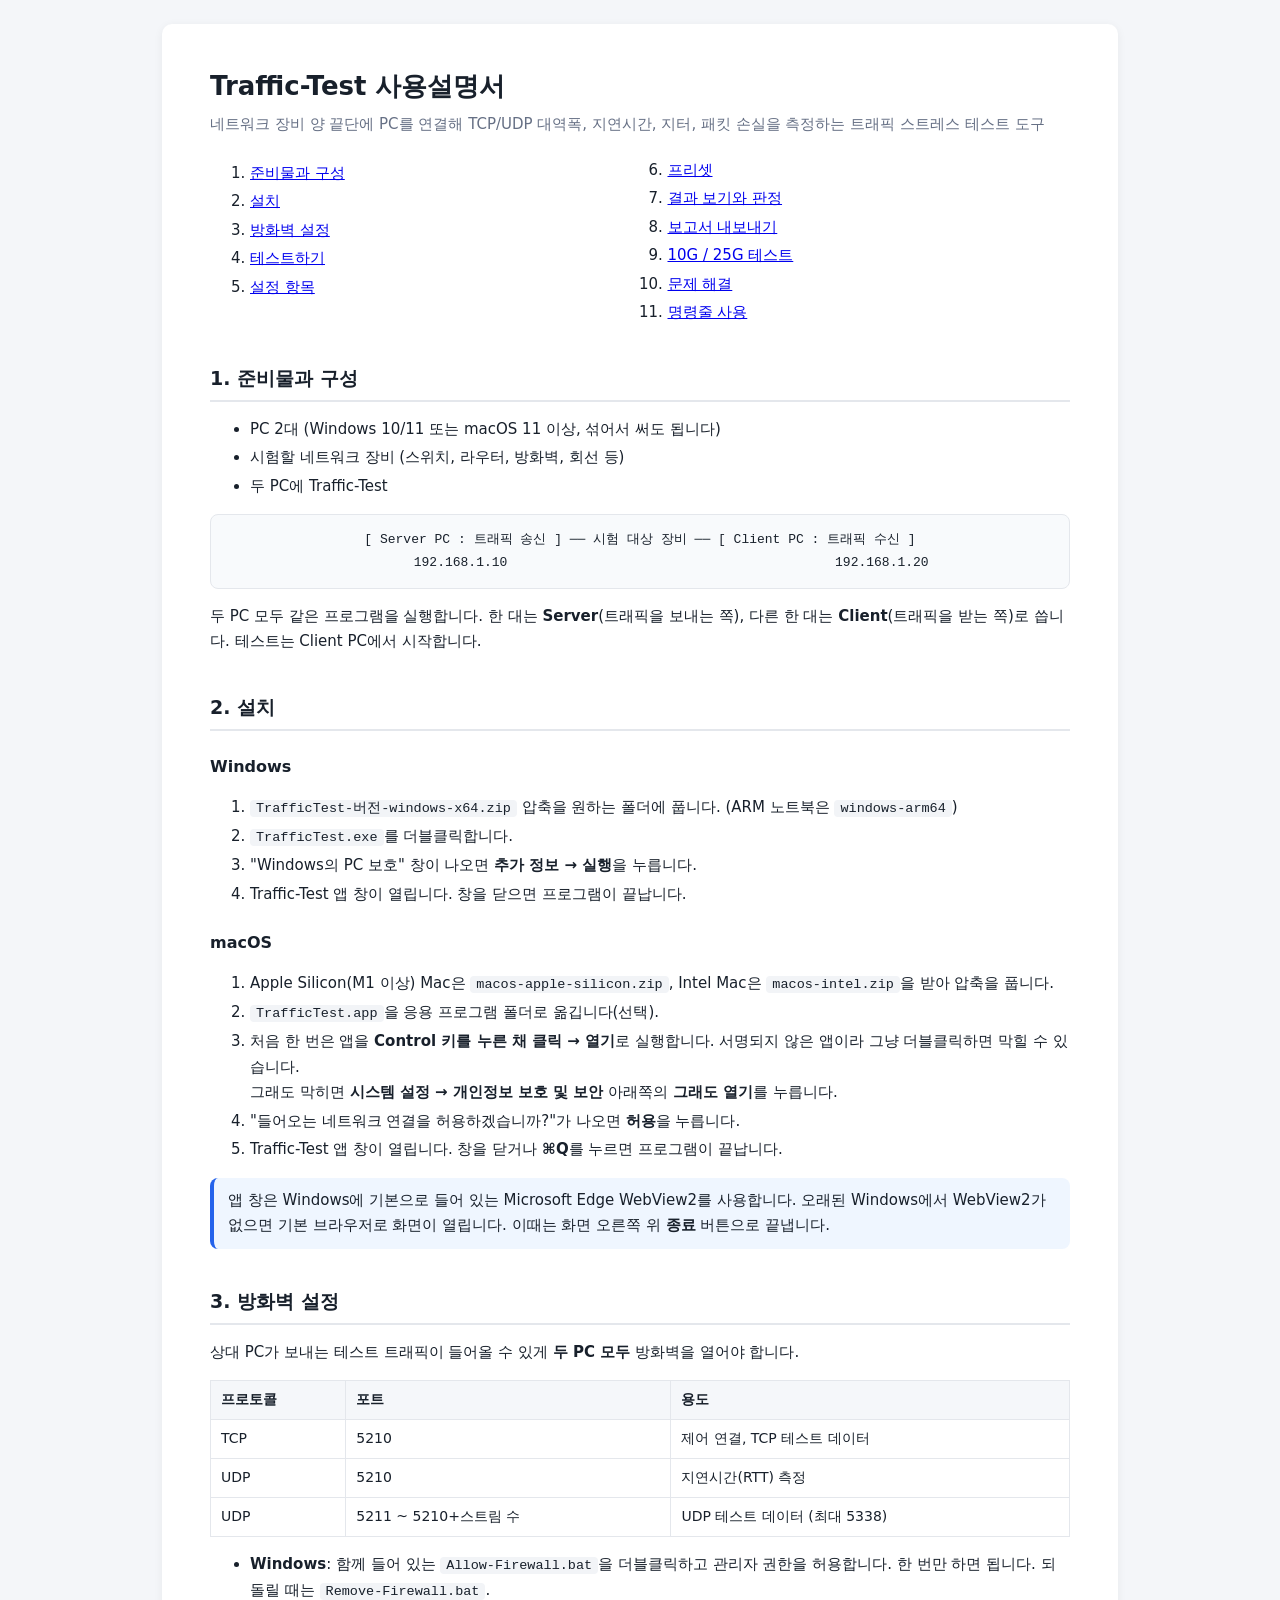
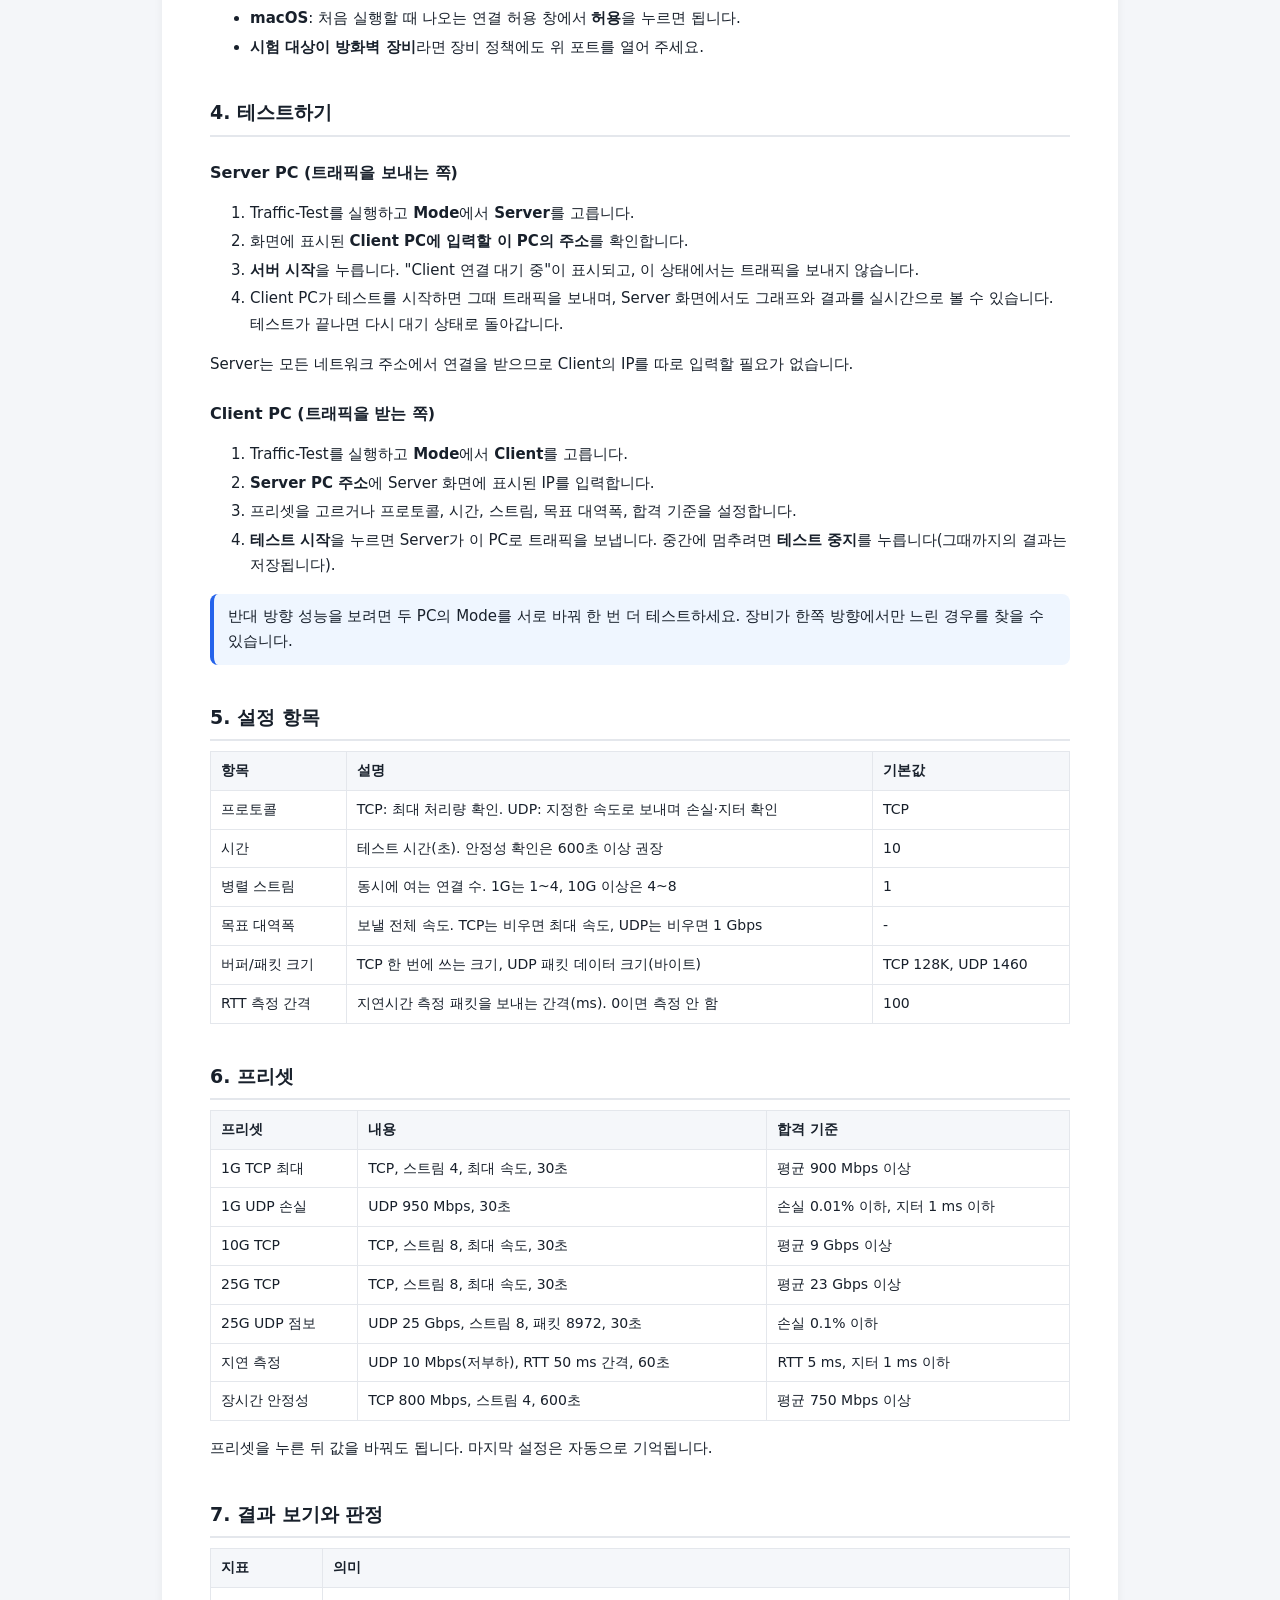
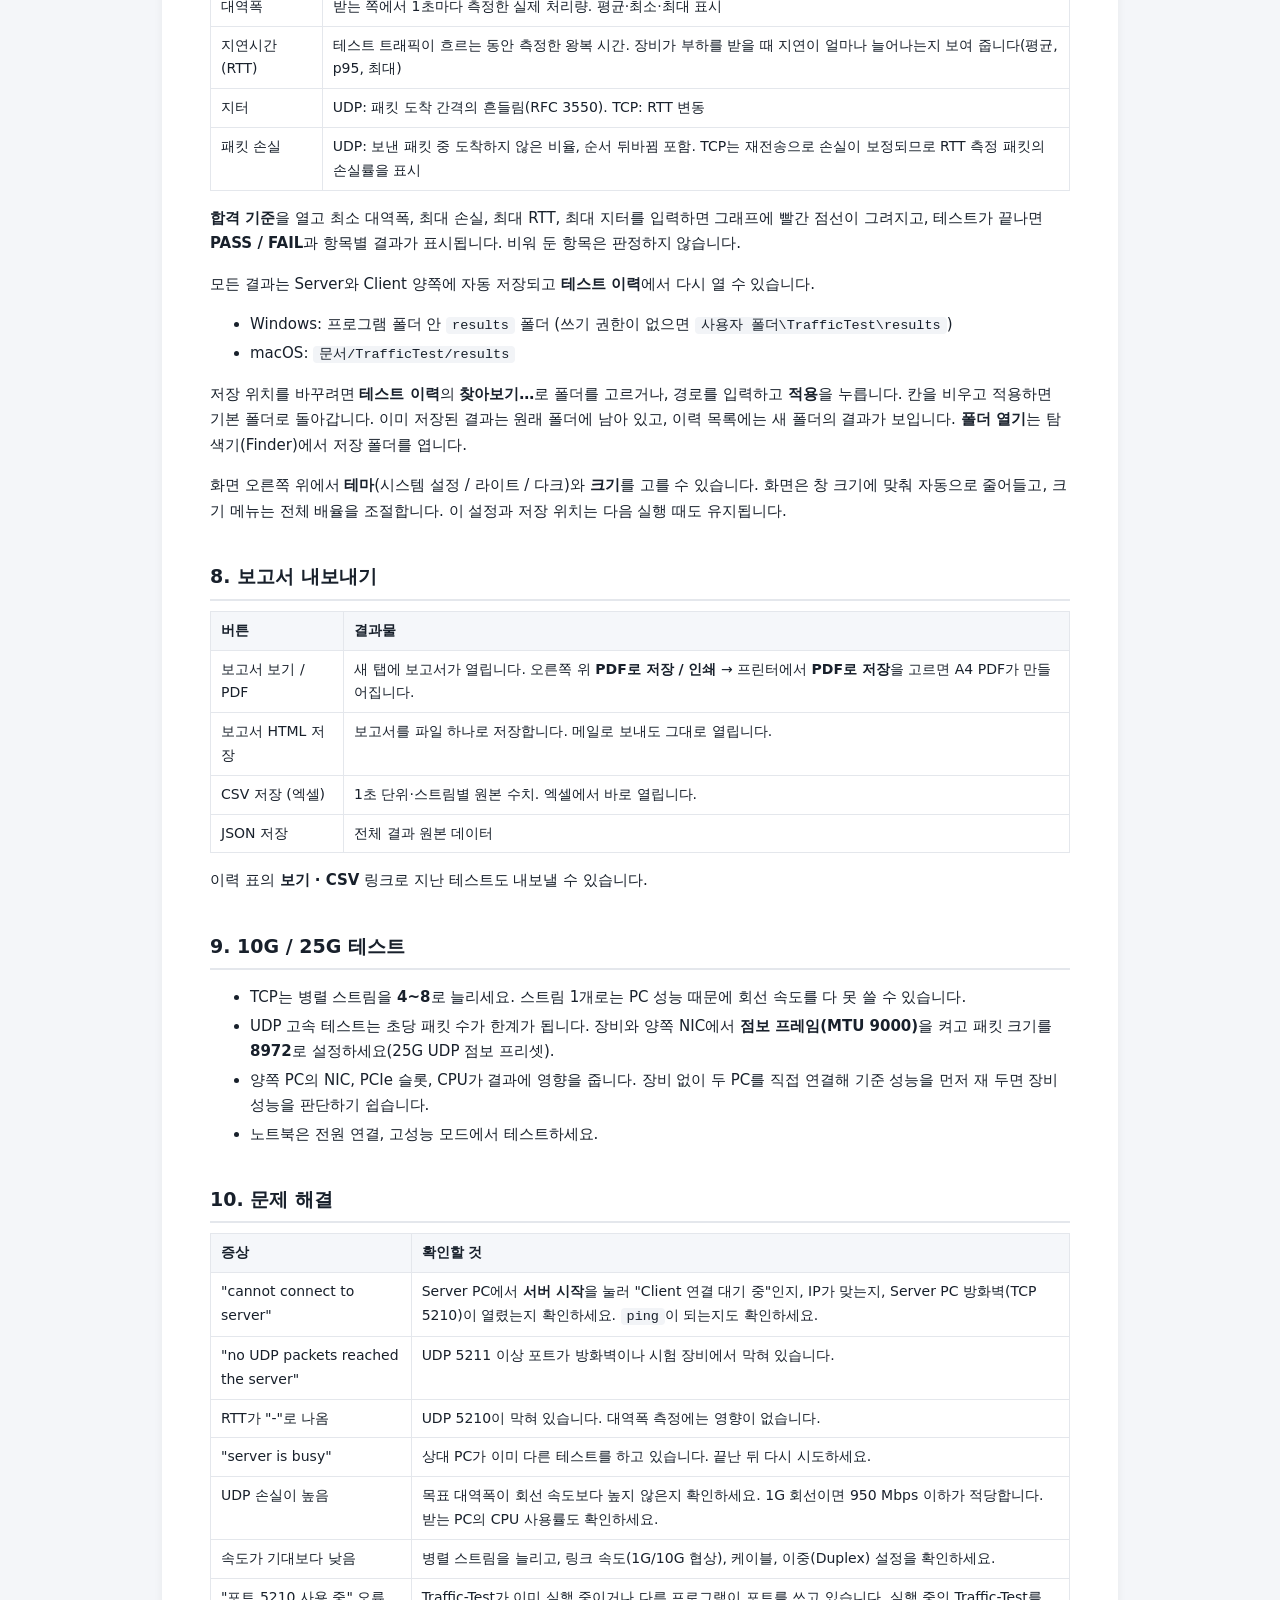
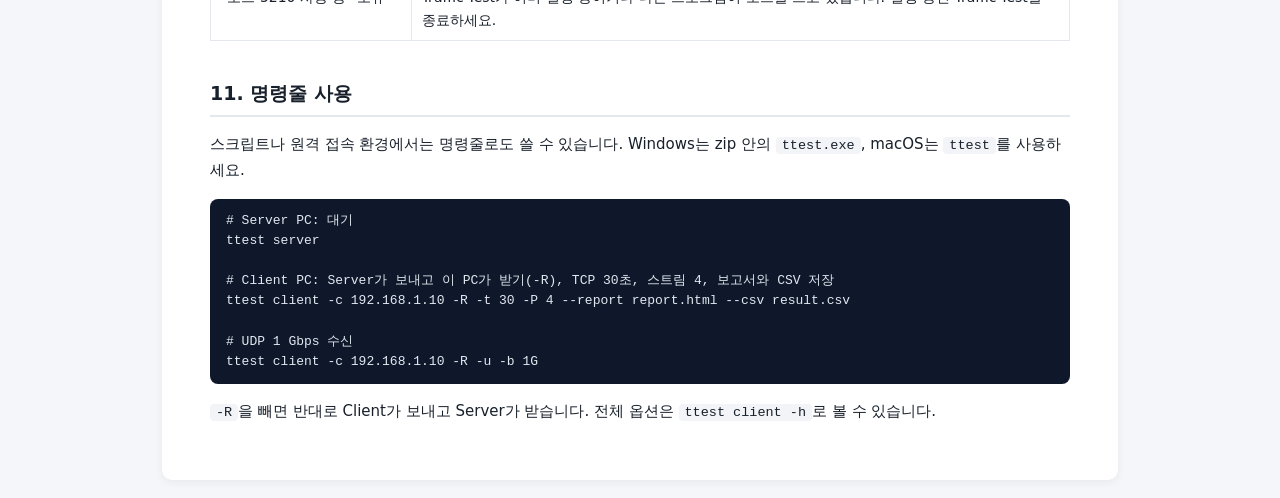
==== commit 4ffbe390: "GUI: smaller UI that scales with the window, theme choice, movable history folder - The page is draw" ====
--- a/packaging/UserGuide.html
+++ b/packaging/UserGuide.html
@@ -144,6 +144,8 @@
   <li>Windows: 프로그램 폴더 안 <code>results</code> 폴더 (쓰기 권한이 없으면 <code>사용자 폴더\TrafficTest\results</code>)</li>
   <li>macOS: <code>문서/TrafficTest/results</code></li>
 </ul>
+<p>저장 위치를 바꾸려면 <b>테스트 이력</b>의 <b>찾아보기…</b>로 폴더를 고르거나, 경로를 입력하고 <b>적용</b>을 누릅니다. 칸을 비우고 적용하면 기본 폴더로 돌아갑니다. 이미 저장된 결과는 원래 폴더에 남아 있고, 이력 목록에는 새 폴더의 결과가 보입니다. <b>폴더 열기</b>는 탐색기(Finder)에서 저장 폴더를 엽니다.</p>
+<p>화면 오른쪽 위에서 <b>테마</b>(시스템 설정 / 라이트 / 다크)와 <b>크기</b>를 고를 수 있습니다. 화면은 창 크기에 맞춰 자동으로 줄어들고, 크기 메뉴는 전체 배율을 조절합니다. 이 설정과 저장 위치는 다음 실행 때도 유지됩니다.</p>
 
 <h2 id="reports">8. 보고서 내보내기</h2>
 <table>
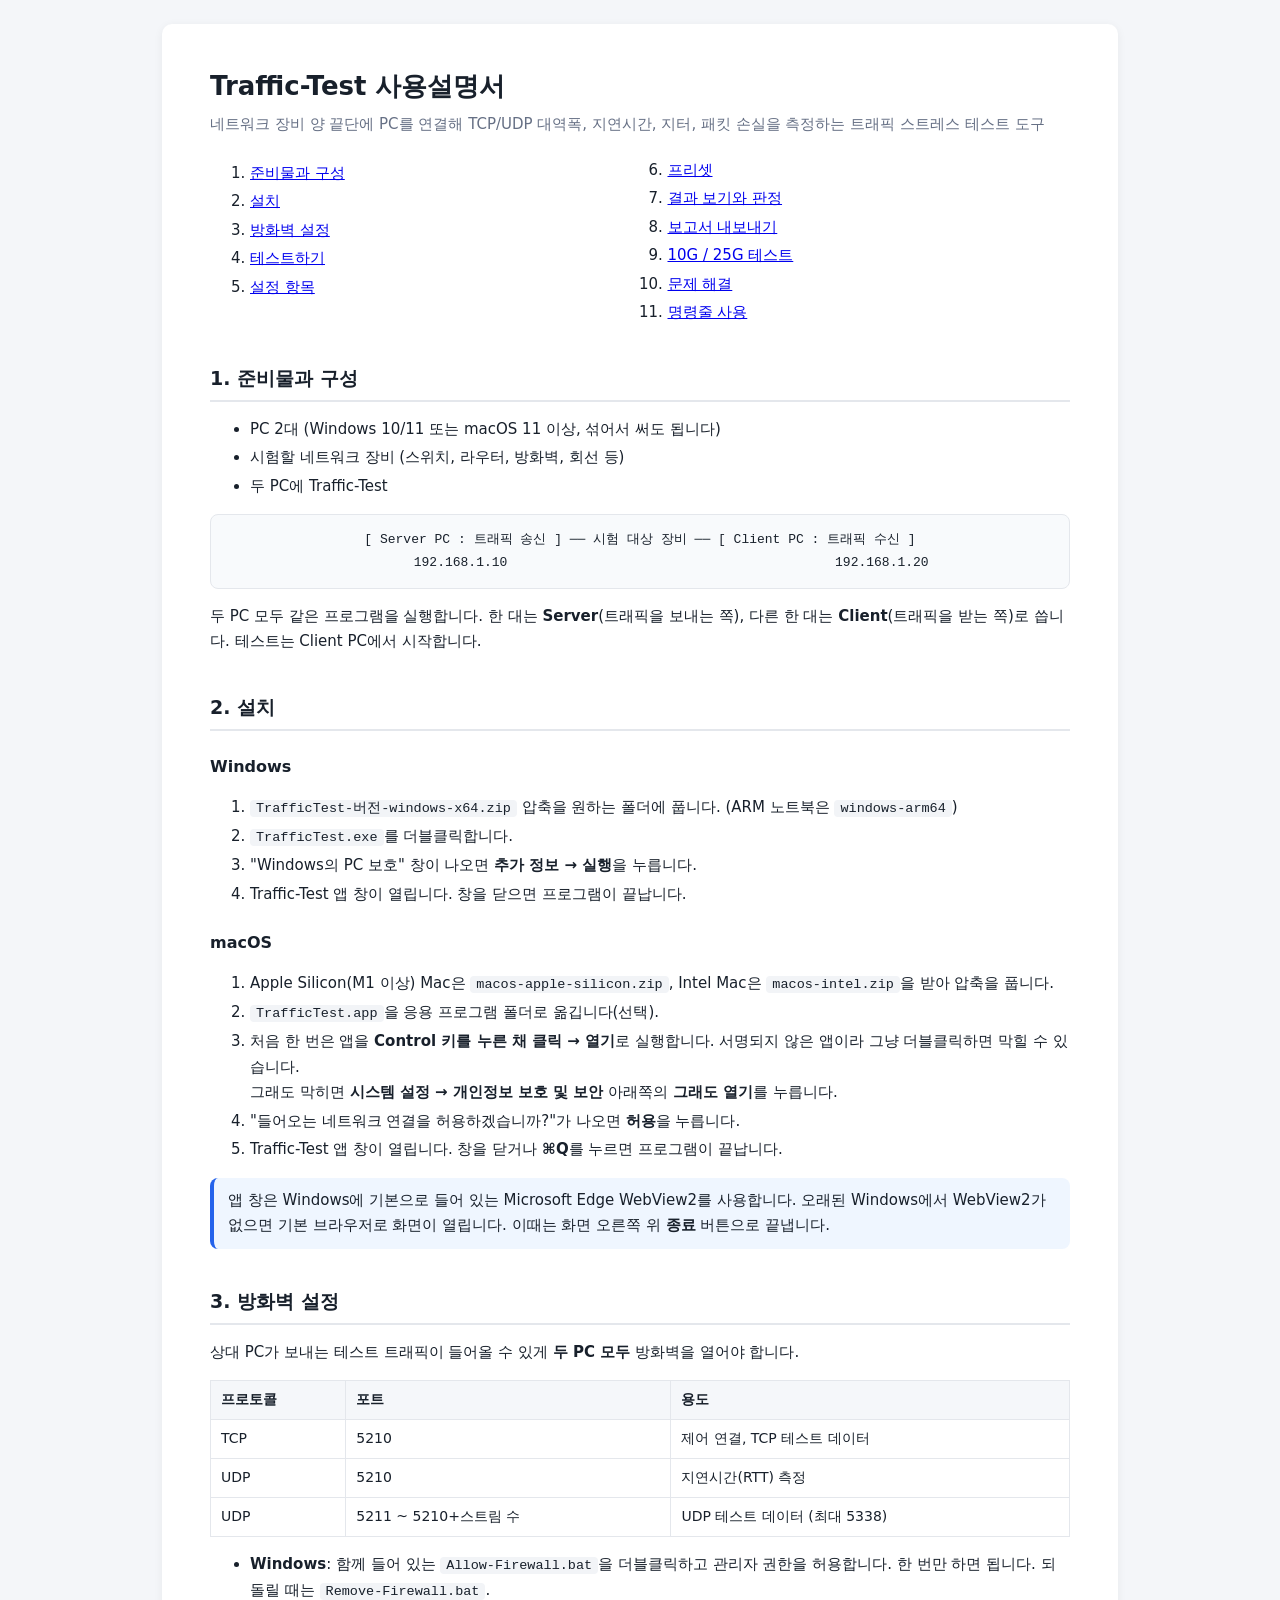
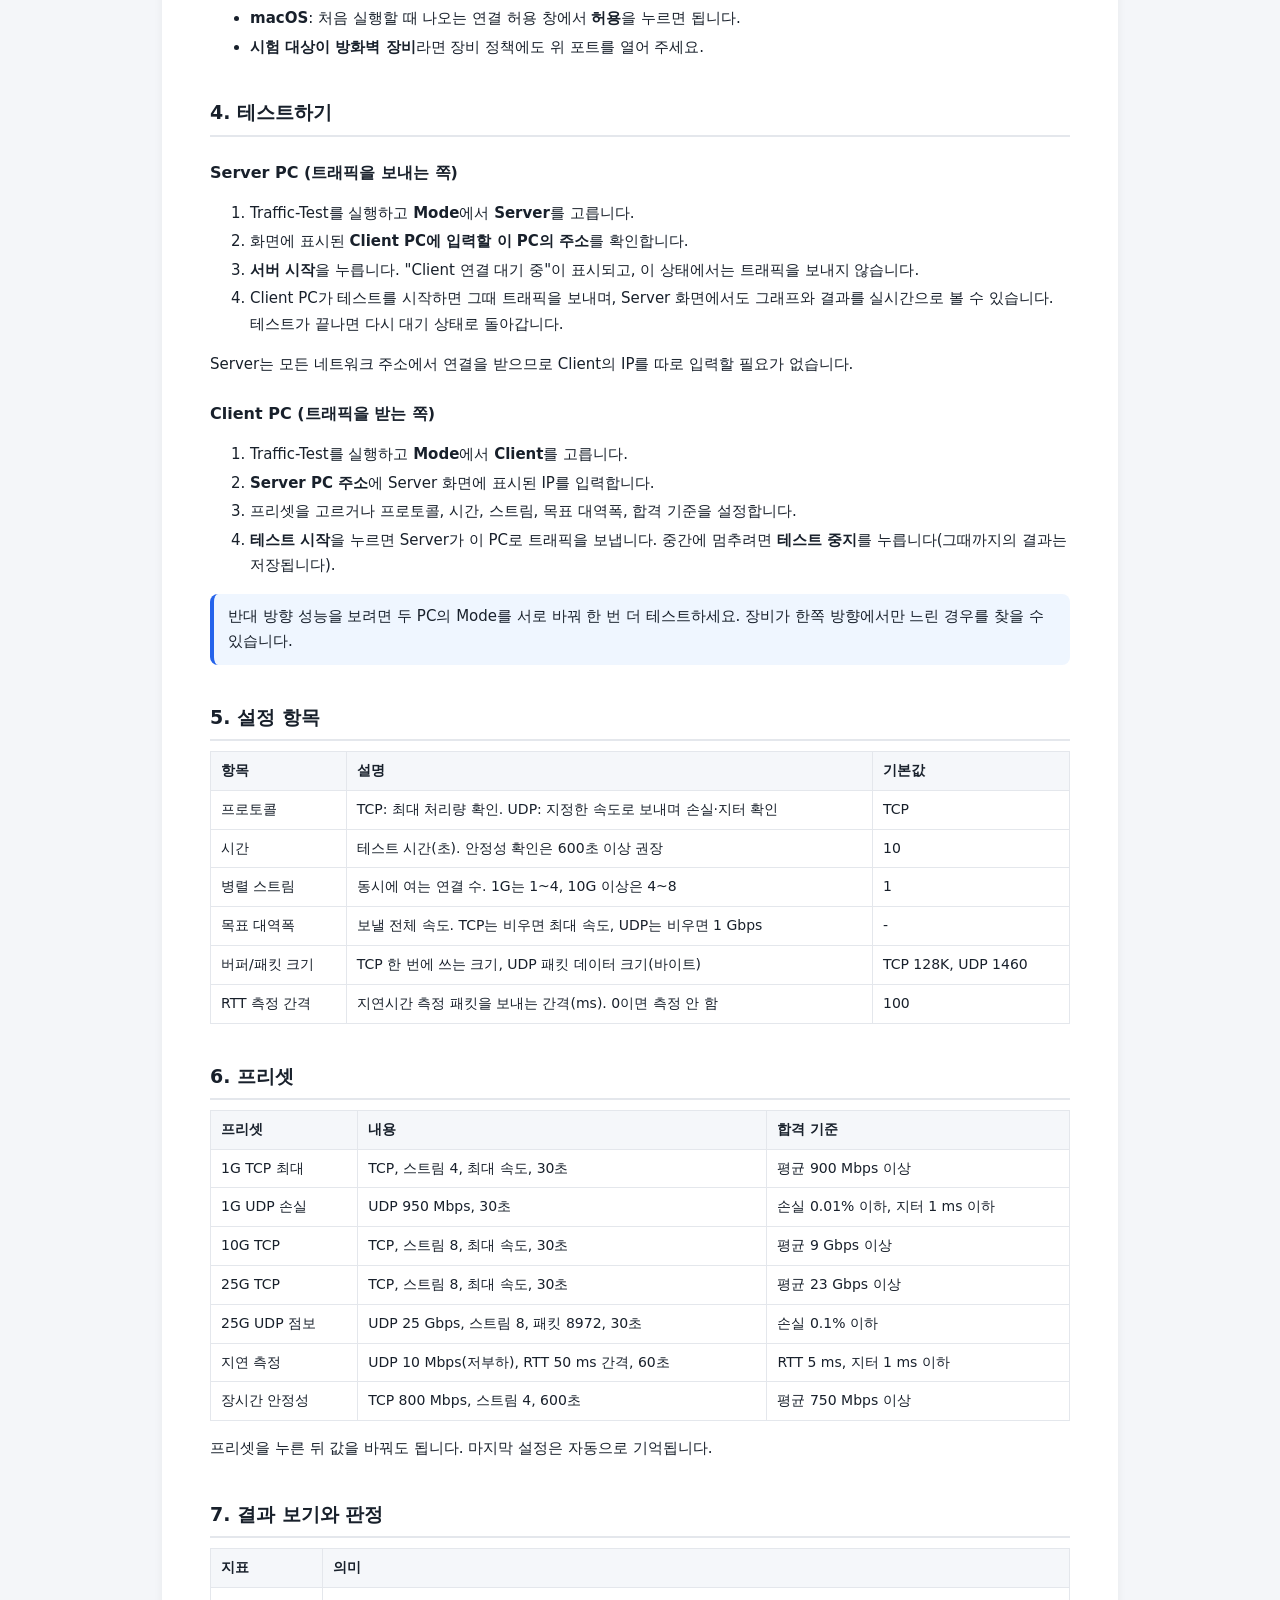
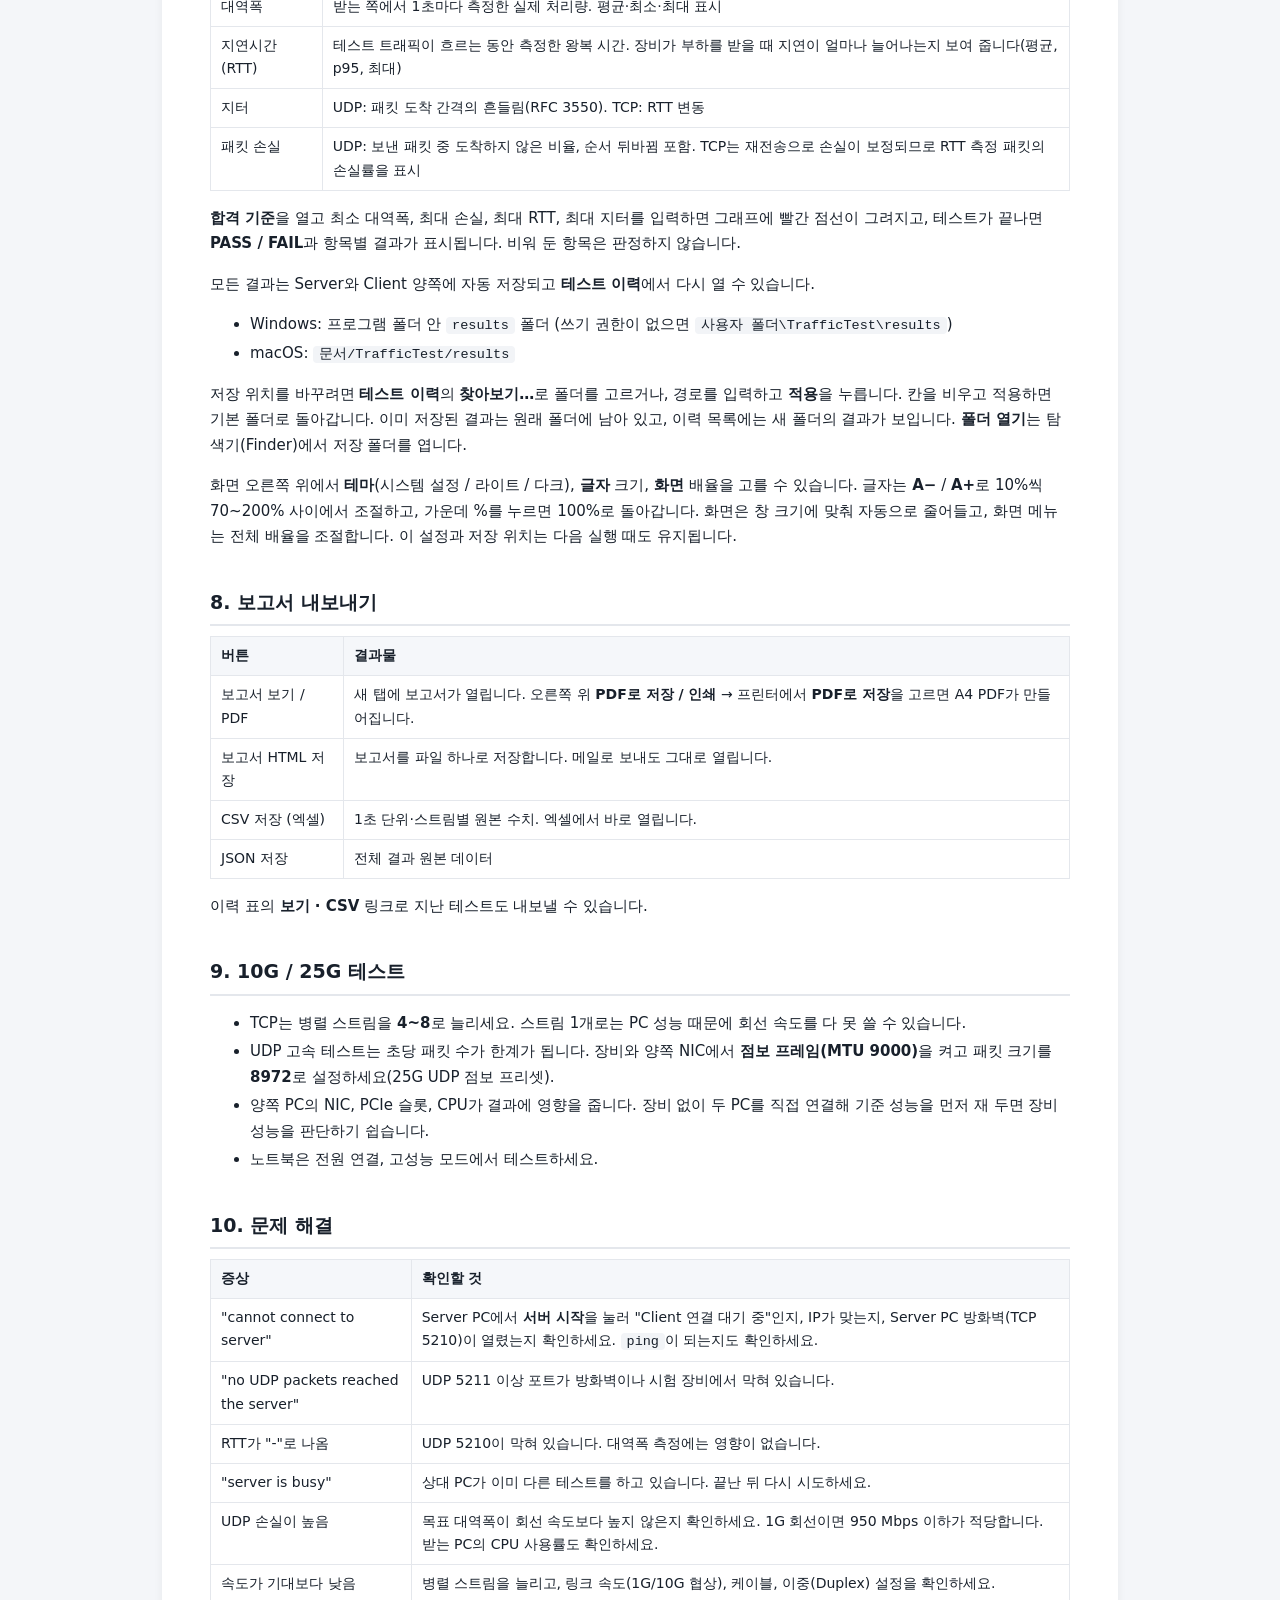
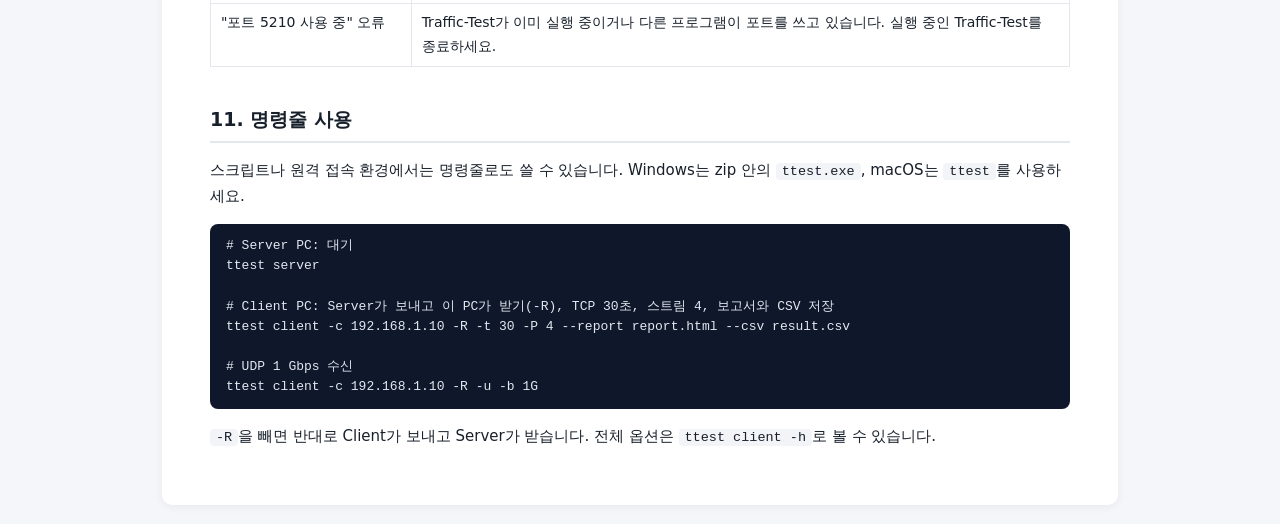
==== commit 240b05ae: "GUI: adjustable text size (A-/A+), independent of the UI scale Co-Authored-By: Claude Opus 5.5 <nore" ====
--- a/packaging/UserGuide.html
+++ b/packaging/UserGuide.html
@@ -145,7 +145,7 @@
   <li>macOS: <code>문서/TrafficTest/results</code></li>
 </ul>
 <p>저장 위치를 바꾸려면 <b>테스트 이력</b>의 <b>찾아보기…</b>로 폴더를 고르거나, 경로를 입력하고 <b>적용</b>을 누릅니다. 칸을 비우고 적용하면 기본 폴더로 돌아갑니다. 이미 저장된 결과는 원래 폴더에 남아 있고, 이력 목록에는 새 폴더의 결과가 보입니다. <b>폴더 열기</b>는 탐색기(Finder)에서 저장 폴더를 엽니다.</p>
-<p>화면 오른쪽 위에서 <b>테마</b>(시스템 설정 / 라이트 / 다크)와 <b>크기</b>를 고를 수 있습니다. 화면은 창 크기에 맞춰 자동으로 줄어들고, 크기 메뉴는 전체 배율을 조절합니다. 이 설정과 저장 위치는 다음 실행 때도 유지됩니다.</p>
+<p>화면 오른쪽 위에서 <b>테마</b>(시스템 설정 / 라이트 / 다크), <b>글자</b> 크기, <b>화면</b> 배율을 고를 수 있습니다. 글자는 <b>A−</b> / <b>A+</b>로 10%씩 70~200% 사이에서 조절하고, 가운데 %를 누르면 100%로 돌아갑니다. 화면은 창 크기에 맞춰 자동으로 줄어들고, 화면 메뉴는 전체 배율을 조절합니다. 이 설정과 저장 위치는 다음 실행 때도 유지됩니다.</p>
 
 <h2 id="reports">8. 보고서 내보내기</h2>
 <table>
